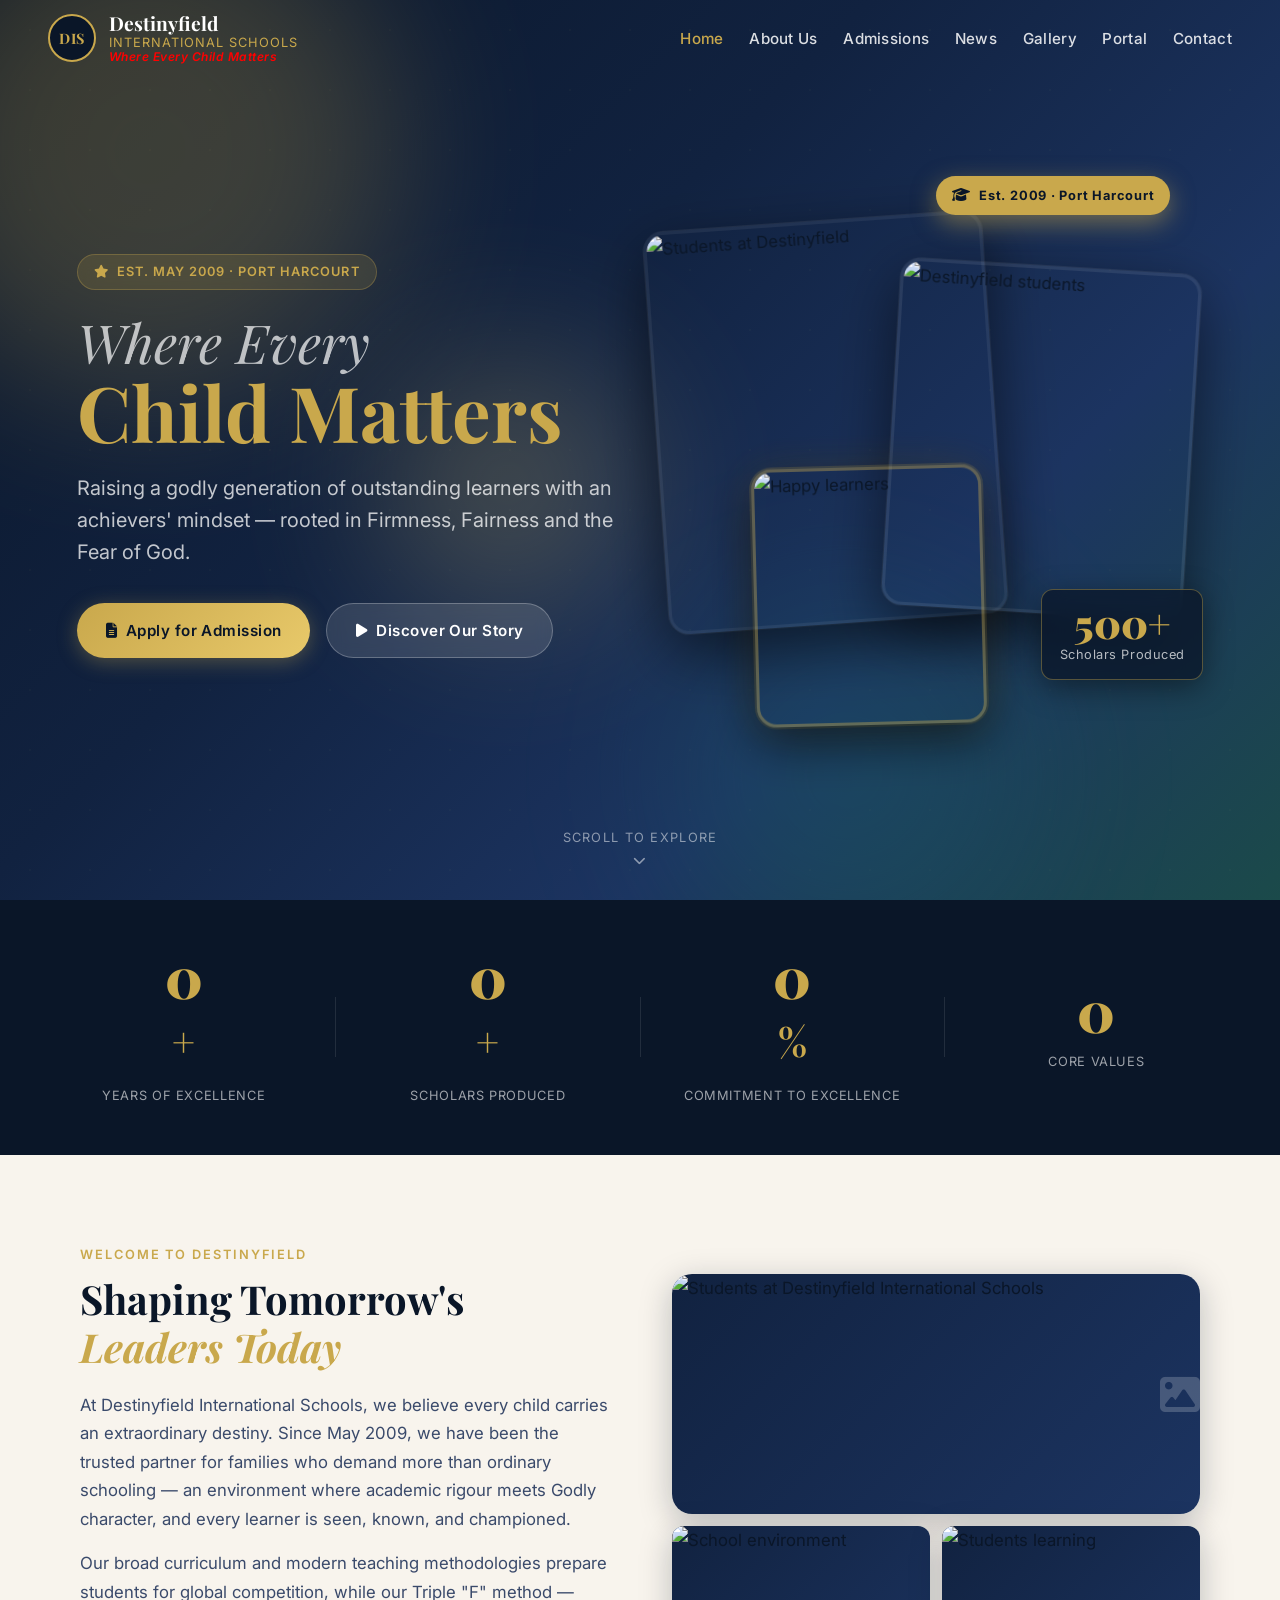
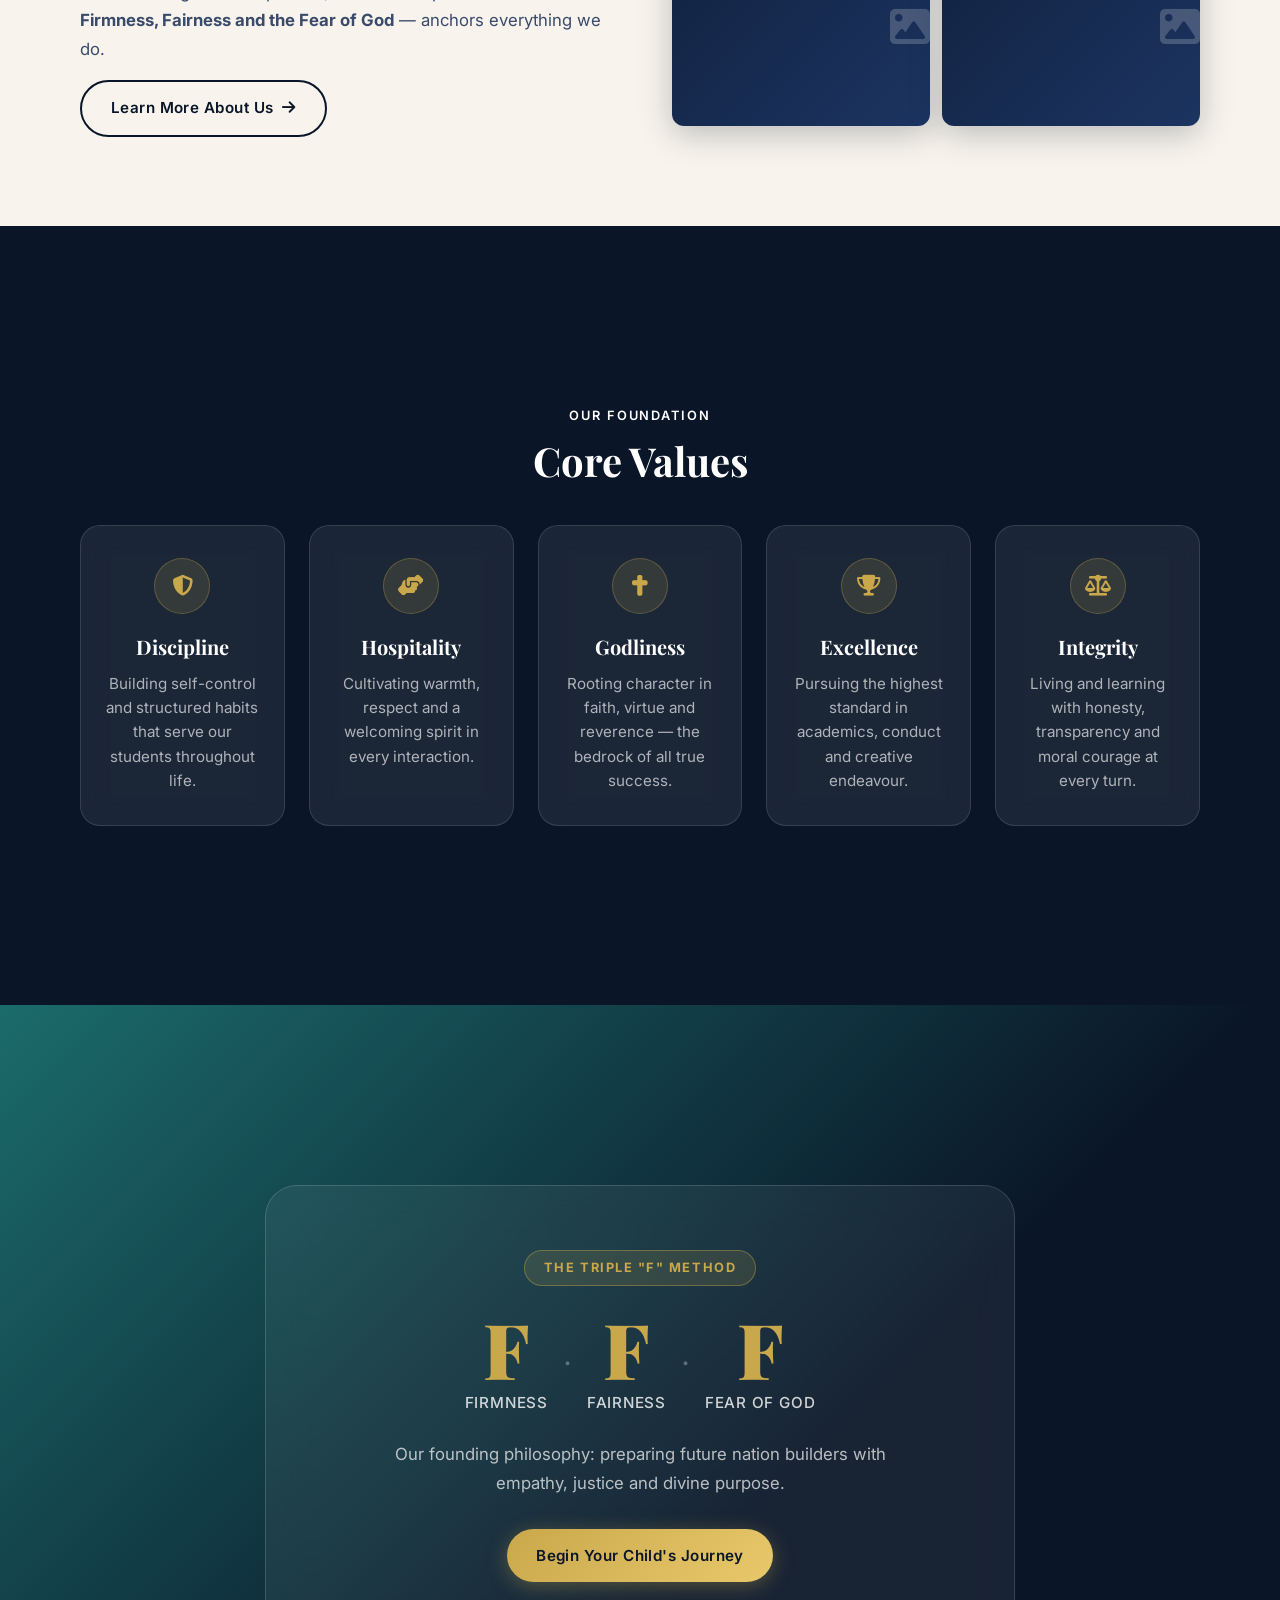
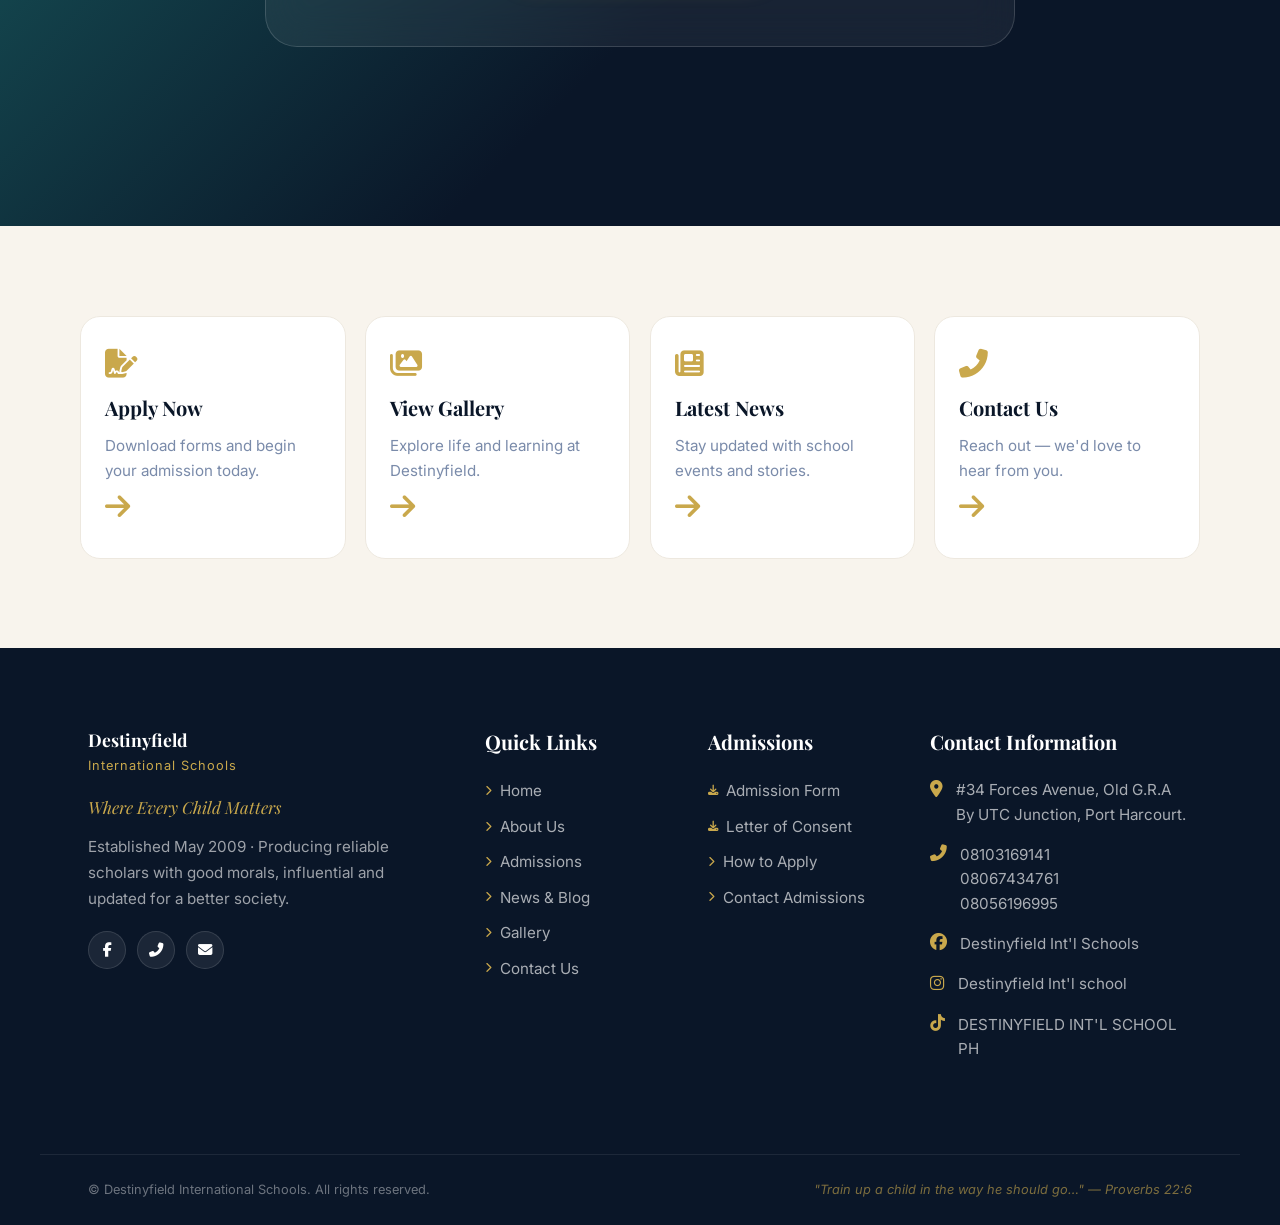
==== index.html @ f72771d4 "Initial commit: Complete Destinyfield website with CMS Admin Panel" ====
<!DOCTYPE html>
<html lang="en">
<head>
  <meta charset="UTF-8" />
  <meta name="viewport" content="width=device-width, initial-scale=1.0" />
  <title>Destinyfield International Schools</title>
  <meta name="description" content="Destinyfield International Schools – Where Every Child Matters. Quality education in Port Harcourt, Rivers State." />
  <link rel="icon" type="image/jpeg" href="img/logo.jpeg" />
  <link rel="apple-touch-icon" href="img/logo.jpeg" />
  <link rel="stylesheet" href="css/style.css" />
  <link rel="preconnect" href="https://fonts.googleapis.com" />
  <link rel="preconnect" href="https://fonts.gstatic.com" crossorigin />
  <link href="https://fonts.googleapis.com/css2?family=Playfair+Display:ital,wght@0,400;0,600;0,700;0,900;1,400;1,600&family=Inter:wght@300;400;500;600;700&display=swap" rel="stylesheet" />
  <link rel="stylesheet" href="https://cdnjs.cloudflare.com/ajax/libs/font-awesome/6.5.0/css/all.min.css" />
</head>
<body>

  <!-- ═══════════════════════════════════════════
       NAVIGATION
  ═══════════════════════════════════════════ -->
  <header id="site-header">
    <nav class="navbar" role="navigation" aria-label="Main Navigation">
      <a href="#home" class="nav-brand" data-page="home">
        <div class="logo-ring">
          <img src="img/logo.jpeg" alt="Destinyfield International Schools Logo" class="logo-img" onerror="this.style.display='none';this.nextElementSibling.style.display='flex'" />
          <div class="logo-fallback">DIS</div>
        </div>
        <div class="brand-text">
          <span class="brand-name">Destinyfield</span>
          <span class="brand-sub">International Schools</span>
          <span class="nav-tagline">Where Every Child Matters</span>
        </div>
      </a>

      <button class="hamburger" id="hamburger" aria-label="Toggle menu" aria-expanded="false">
        <span></span><span></span><span></span>
      </button>

      <ul id="nav-links" class="nav-links" role="menu">
          <li><a href="#home" class="nav-link active" data-page="home" role="menuitem">Home</a></li>
          <li><a href="#about" class="nav-link" data-page="about" role="menuitem">About Us</a></li>
          <li><a href="#admissions" class="nav-link" data-page="admissions" role="menuitem">Admissions</a></li>
          <li><a href="#news" class="nav-link" data-page="news" role="menuitem">News</a></li>
          <li><a href="#gallery" class="nav-link" data-page="gallery" role="menuitem">Gallery</a></li>
          
          <li><a href="#portal" class="nav-link" data-page="portal" role="menuitem">Portal</a></li>
          
          <li><a href="#contact" class="nav-link" data-page="contact" role="menuitem">Contact</a></li>
        </ul>
    </nav>
  </header>

  <!-- ═══════════════════════════════════════════
       PAGE: HOME
  ═══════════════════════════════════════════ -->
  <main>
    <section id="home" class="page active">

      <!-- HERO -->
      <div class="hero">
        <div class="hero-bg">
          <div class="hero-overlay"></div>
          <div class="hero-orbs">
            <div class="orb orb-1"></div>
            <div class="orb orb-2"></div>
            <div class="orb orb-3"></div>
          </div>
        </div>
        <div class="hero-content">
          <div class="hero-badge">
            <i class="fas fa-star"></i>
            <span>Est. May 2009 · Port Harcourt</span>
          </div>
          <h1 class="hero-title">
            <em>Where Every</em>
            <strong>Child Matters</strong>
          </h1>
          <p class="hero-tagline">
            Raising a godly generation of outstanding learners with an achievers' mindset — rooted in Firmness, Fairness and the Fear of God.
          </p>
          <div class="hero-cta">
            <a href="#admissions" class="btn btn-gold" data-page="admissions">
              <i class="fas fa-file-alt"></i> Apply for Admission
            </a>
            <a href="#about" class="btn btn-ghost" data-page="about">
              <i class="fas fa-play"></i> Discover Our Story
            </a>
          </div>
        </div>
        <!-- HERO PHOTO COLLAGE -->
        <div class="hero-photos">
          <div class="hero-photo-stack">
            <div class="hp-badge"><i class="fas fa-graduation-cap"></i><span>Est. 2009 · Port Harcourt</span></div>
            <div class="hp-card hp-card-1"><img src="img/ap/DSC_7333.jpg" alt="Students at Destinyfield" /><div class="hp-card-label">Academic Excellence</div></div>
            <div class="hp-card hp-card-2"><img src="img/ap/DSC_7401.jpg" alt="Destinyfield students" /><div class="hp-card-label">Vibrant School Life</div></div>
            <div class="hp-card hp-card-3"><img src="img/ap/DSC_7379.jpg" alt="Happy learners" /><div class="hp-card-label">Every Child Matters</div></div>
            <div class="hp-stat"><span class="hp-stat-num">500+</span><span class="hp-stat-text">Scholars Produced</span></div>
          </div>
        </div>
        <div class="hero-scroll-hint">
          <span>Scroll to explore</span>
          <i class="fas fa-chevron-down"></i>
        </div>
      </div>

      <!-- STATS RIBBON -->
      <div class="stats-ribbon">
        <div class="stat-item">
          <span class="stat-num" data-count="15">0</span><span class="stat-suffix">+</span>
          <span class="stat-label">Years of Excellence</span>
        </div>
        <div class="stat-divider"></div>
        <div class="stat-item">
          <span class="stat-num" data-count="500">0</span><span class="stat-suffix">+</span>
          <span class="stat-label">Scholars Produced</span>
        </div>
        <div class="stat-divider"></div>
        <div class="stat-item">
          <span class="stat-num" data-count="100">0</span><span class="stat-suffix">%</span>
          <span class="stat-label">Commitment to Excellence</span>
        </div>
        <div class="stat-divider"></div>
        <div class="stat-item">
          <span class="stat-num" data-count="5">0</span><span class="stat-suffix"></span>
          <span class="stat-label">Core Values</span>
        </div>
      </div>

      <!-- WELCOME SECTION -->
      <div class="section-container">
        <div class="welcome-grid">
          <div class="welcome-text">
            <p class="eyebrow">Welcome to Destinyfield</p>
            <h2 class="section-title">Shaping Tomorrow's <br><em>Leaders Today</em></h2>
            <p class="body-text">
              At Destinyfield International Schools, we believe every child carries an extraordinary destiny. Since May 2009, we have been the trusted partner for families who demand more than ordinary schooling — an environment where academic rigour meets Godly character, and every learner is seen, known, and championed.
            </p>
            <p class="body-text">
              Our broad curriculum and modern teaching methodologies prepare students for global competition, while our Triple "F" method — <strong>Firmness, Fairness and the Fear of God</strong> — anchors everything we do.
            </p>
            <a href="#about" class="btn btn-outline" data-page="about">Learn More About Us <i class="fas fa-arrow-right"></i></a>
          </div>
          <div class="welcome-images">
            <div class="img-card main-img">
              <img src="img/pic 6.jpeg" alt="Students at Destinyfield International Schools" loading="lazy" onerror="this.parentElement.classList.add('img-placeholder')" />
            </div>
            <div class="img-card accent-img-1">
              <img src="img/he/IMG_1645.webp" alt="School environment" loading="lazy" onerror="this.parentElement.classList.add('img-placeholder')" />
            </div>
            <div class="img-card accent-img-2">
              <img src="img/ap/DSC_7374-Edit.jpg" alt="Students learning" loading="lazy" onerror="this.parentElement.classList.add('img-placeholder')" />
            </div>
          </div>
        </div>
      </div>

      <!-- CORE VALUES -->
      <div class="values-section">
        <div class="section-container">
          <p class="eyebrow center">Our Foundation</p>
          <h2 class="section-title center">Core Values</h2>
          <div class="values-grid">
            <div class="value-card" style="--delay:0s">
              <div class="value-icon"><i class="fas fa-shield-alt"></i></div>
              <h3>Discipline</h3>
              <p>Building self-control and structured habits that serve our students throughout life.</p>
            </div>
            <div class="value-card" style="--delay:0.1s">
              <div class="value-icon"><i class="fas fa-hands-helping"></i></div>
              <h3>Hospitality</h3>
              <p>Cultivating warmth, respect and a welcoming spirit in every interaction.</p>
            </div>
            <div class="value-card" style="--delay:0.2s">
              <div class="value-icon"><i class="fas fa-cross"></i></div>
              <h3>Godliness</h3>
              <p>Rooting character in faith, virtue and reverence — the bedrock of all true success.</p>
            </div>
            <div class="value-card" style="--delay:0.3s">
              <div class="value-icon"><i class="fas fa-trophy"></i></div>
              <h3>Excellence</h3>
              <p>Pursuing the highest standard in academics, conduct and creative endeavour.</p>
            </div>
            <div class="value-card" style="--delay:0.4s">
              <div class="value-icon"><i class="fas fa-balance-scale"></i></div>
              <h3>Integrity</h3>
              <p>Living and learning with honesty, transparency and moral courage at every turn.</p>
            </div>
          </div>
        </div>
      </div>

      <!-- TRIPLE F BANNER -->
      <div class="triple-f-section">
        <div class="section-container">
          <div class="triple-f-glass">
            <div class="tf-badge">The Triple "F" Method</div>
            <div class="tf-items">
              <div class="tf-item"><span class="tf-letter">F</span><span class="tf-word">Firmness</span></div>
              <div class="tf-dot">·</div>
              <div class="tf-item"><span class="tf-letter">F</span><span class="tf-word">Fairness</span></div>
              <div class="tf-dot">·</div>
              <div class="tf-item"><span class="tf-letter">F</span><span class="tf-word">Fear of God</span></div>
            </div>
            <p class="tf-desc">Our founding philosophy: preparing future nation builders with empathy, justice and divine purpose.</p>
            <a href="#admissions" class="btn btn-gold" data-page="admissions">Begin Your Child's Journey</a>
          </div>
        </div>
      </div>

      <!-- QUICK LINKS -->
      <div class="section-container quick-links-section">
        <div class="quick-grid">
          <a href="#admissions" class="quick-card" data-page="admissions">
            <i class="fas fa-file-signature"></i>
            <h3>Apply Now</h3>
            <p>Download forms and begin your admission today.</p>
            <span class="arrow"><i class="fas fa-arrow-right"></i></span>
          </a>
          <a href="#gallery" class="quick-card" data-page="gallery">
            <i class="fas fa-images"></i>
            <h3>View Gallery</h3>
            <p>Explore life and learning at Destinyfield.</p>
            <span class="arrow"><i class="fas fa-arrow-right"></i></span>
          </a>
          <a href="#news" class="quick-card" data-page="news">
            <i class="fas fa-newspaper"></i>
            <h3>Latest News</h3>
            <p>Stay updated with school events and stories.</p>
            <span class="arrow"><i class="fas fa-arrow-right"></i></span>
          </a>
          <a href="#contact" class="quick-card" data-page="contact">
            <i class="fas fa-phone-alt"></i>
            <h3>Contact Us</h3>
            <p>Reach out — we'd love to hear from you.</p>
            <span class="arrow"><i class="fas fa-arrow-right"></i></span>
          </a>
        </div>
      </div>

    </section>

    <!-- ═══════════════════════════════════════════
         PAGE: ABOUT US
    ═══════════════════════════════════════════ -->
    <section id="about" class="page">
      <div class="page-hero small-hero">
        <div class="page-hero-overlay"></div>
        <div class="page-hero-content">
          <p class="eyebrow light">Who We Are</p>
          <h1>About Us</h1>
          <div class="breadcrumb">
            <a href="#home" data-page="home">Home</a>
            <i class="fas fa-chevron-right"></i>
            <span>About Us</span>
          </div>
        </div>
      </div>

      <!-- VISION & MISSION -->
      <div class="section-container vm-section">
        <div class="vm-grid">
          <div class="vm-card vision">
            <div class="vm-icon"><i class="fas fa-eye"></i></div>
            <h2>Our Vision</h2>
            <p>To help every child fulfill their destiny.</p>
          </div>
          <div class="vm-card mission">
            <div class="vm-icon"><i class="fas fa-bullseye"></i></div>
            <h2>Our Mission</h2>
            <ul>
              <li>Providing and creating a safe and healthy environment for sound education — impacting knowledge, life skills and competencies in readiness for global competition with a broad curriculum and modern teaching methodologies.</li>
              <li>Promoting critical and innovative thinking skills as we prepare learners with our Firmness, Fairness and the Fear of God (the Triple "F" method); with empathy, as future nation builders.</li>
              <li>Raising a godly generation of outstanding learners with an achievers' mindset.</li>
            </ul>
          </div>
        </div>
      </div>

      <!-- DIRECTOR PROFILE -->
      <div class="director-section">
        <div class="section-container">
          <p class="eyebrow center">Leadership</p>
          <h2 class="section-title center">Brief Profile of the Director</h2>
          <div class="director-grid">
            <div class="director-photo-wrap">
              <div class="director-photo-frame">
                <img src="img/ceo.jpeg" alt="Pastor (Dr.) Ene Belema Secondus – Director, Destinyfield International Schools" />
              </div>
              <div class="director-title-card">
                <p class="dir-title">D.I.S</p>
                <h3>Pastor (Dr.) Ene Belema Secondus</h3>
                <p class="dir-sub">Founder & Director</p>
              </div>
            </div>
            <div class="director-bio">
              <p>
                Pastor (Dr.) Ene Belema Secondus is a seasoned minister, counselor, educationist, dietician and a queen mother. She is a practical teacher and preacher of God's word; a devoted and exclusive trainer and motivational speaker whose teachings and counseling had tremendously blessed millions of children, youths, adults and families globally.
              </p>
              <p>
                As an indwelling of the Holy Spirit, having great passion for children, youths and families alongside the less privileged ones, she is a philanthropist, an uncommon mentor and a role model.
              </p>
              <p>
                She is the founder and Senior Pastor of one of the special leading Women Ministries — <em>"The Truevine Women International Outreach"</em>. She is also the founder and coordinator of the programme <em>"Kids without Limits"</em>.
              </p>
              <p>
                As a minister, she was divinely mandated to establish the <strong>Destinyfield International Schools</strong> (where every child matters), which started in May 2009 and had grown over the years, producing reliable scholars with good morals, influential and updated for a better society.
              </p>
              <div class="director-tags">
                <span>Minister</span>
                <span>Counselor</span>
                <span>Educationist</span>
                <span>Dietician</span>
                <span>Philanthropist</span>
                <span>Motivational Speaker</span>
              </div>
            </div>
          </div>
        </div>
      </div>

      <!-- ABOUT PHOTO STRIP -->
      <div class="about-photo-strip">
        <div class="strip-img">
          <img src="img/pic 4.jpeg" alt="School life"  />
        </div>
        <div class="strip-img">
          <img src="img/xs/IMG_2868 copy.webp" alt="Classroom activities"  />
        </div>
        <div class="strip-img">
          <img src="img/in/IMG_3855.webp" alt="Students at Destinyfield"  />
        </div>
        <div class="strip-img">
          <img src="img/cd/IMG_5448 copy.webp" alt="School environment"  />
        </div>
      </div>

      <!-- VALUES FULL -->
      <div class="section-container values-detail-section">
        <p class="eyebrow center">What Guides Us</p>
        <h2 class="section-title center">Our Core Values</h2>
        <div class="values-detail-grid">
          <div class="vd-item">
            <div class="vd-num">01</div>
            <div class="vd-content">
              <h3><i class="fas fa-shield-alt"></i> Discipline</h3>
              <p>We instil self-regulation, punctuality and structured habits that set our students apart in every sphere of life — academic, professional and personal.</p>
            </div>
          </div>
          <div class="vd-item">
            <div class="vd-num">02</div>
            <div class="vd-content">
              <h3><i class="fas fa-hands-helping"></i> Hospitality</h3>
              <p>Our school family is warm, inclusive and welcoming. We teach our students to honour and respect people from all walks of life.</p>
            </div>
          </div>
          <div class="vd-item">
            <div class="vd-num">03</div>
            <div class="vd-content">
              <h3><i class="fas fa-cross"></i> Godliness</h3>
              <p>Character rooted in faith is the foundation of true greatness. We nurture virtue, reverence and a God-consciousness in every learner.</p>
            </div>
          </div>
          <div class="vd-item">
            <div class="vd-num">04</div>
            <div class="vd-content">
              <h3><i class="fas fa-trophy"></i> Excellence</h3>
              <p>We pursue the highest standard — academically, artistically and in character — refusing to accept mediocrity in any dimension of school life.</p>
            </div>
          </div>
          <div class="vd-item">
            <div class="vd-num">05</div>
            <div class="vd-content">
              <h3><i class="fas fa-balance-scale"></i> Integrity</h3>
              <p>Truth, transparency and moral courage are non-negotiable at Destinyfield. We graduate young men and women whose word can be trusted.</p>
            </div>
          </div>
        </div>
      </div>
    </section>

    <!-- ═══════════════════════════════════════════
         PAGE: ADMISSIONS
    ═══════════════════════════════════════════ -->
    <section id="admissions" class="page">
      <div class="page-hero small-hero admissions-hero">
        <div class="page-hero-overlay"></div>
        <div class="page-hero-content">
          <p class="eyebrow light">Join Our Family</p>
          <h1>Admissions</h1>
          <div class="breadcrumb">
            <a href="#home" data-page="home">Home</a>
            <i class="fas fa-chevron-right"></i>
            <span>Admissions</span>
          </div>
        </div>
      </div>

      <!-- ADMISSION INTRO -->
      <div class="section-container">
        <div class="admission-intro">
          <div class="intro-text">
            <p class="eyebrow">How to Apply</p>
            <h2 class="section-title">Begin Your Child's <em>Journey with Us</em></h2>
            <p class="body-text">
              We welcome applications from families who share our passion for excellence, godly character and holistic development. The admission process at Destinyfield International Schools is simple, transparent and designed with your family in mind.
            </p>
            <p class="body-text">
              Follow the steps below to complete your application. For any assistance, our admissions team is always available to guide you.
            </p>
          </div>
          <div class="admission-contact-box">
            <h3><i class="fas fa-headset"></i> Admissions Office</h3>
            <p>Have questions? Contact our admissions team directly:</p>
            <a href="tel:08103169141" class="contact-line"><i class="fas fa-phone"></i> 08103169141</a>
            <a href="tel:08067434761" class="contact-line"><i class="fas fa-phone"></i> 08067434761</a>
            <a href="tel:08056196995" class="contact-line"><i class="fas fa-phone"></i> 08056196995</a>
          </div>
        </div>
      </div>

      <!-- STEPS -->
      <div class="section-container">
        <div class="steps-grid">
          <div class="step-card">
            <div class="step-num">1</div>
            <div class="step-content">
              <h3>Download Application Form</h3>
              <p>Download our official admission form. Fill it out carefully with accurate details about your child.</p>
              <a href="documents/admission-form.pdf" class="btn btn-gold btn-sm" download>
                <i class="fas fa-download"></i> Download Admission Form
              </a>
            </div>
          </div>
          <div class="step-connector"><i class="fas fa-chevron-down"></i></div>
          <div class="step-card">
            <div class="step-num">2</div>
            <div class="step-content">
              <h3>Download Letter of Consent</h3>
              <p>After completing the form, download and review the Letter of Consent. This must be signed by the parent or guardian.</p>
              <a href="documents/letter-of-consent.pdf" class="btn btn-outline btn-sm" download>
                <i class="fas fa-file-signature"></i> Download Letter of Consent
              </a>
            </div>
          </div>
          <div class="step-connector"><i class="fas fa-chevron-down"></i></div>
          <div class="step-card">
            <div class="step-num">3</div>
            <div class="step-content">
              <h3>Submit Documents</h3>
              <p>Submit the completed admission form and signed Letter of Consent at our school office or contact us to arrange submission.</p>
              <a href="#contact" class="btn btn-outline btn-sm" data-page="contact">
                <i class="fas fa-map-marker-alt"></i> Find Our Office
              </a>
            </div>
          </div>
          <div class="step-connector"><i class="fas fa-chevron-down"></i></div>
          <div class="step-card">
            <div class="step-num">4</div>
            <div class="step-content">
              <h3>Assessment & Interview</h3>
              <p>Your child will be invited for a brief assessment and interview to determine class placement and readiness.</p>
            </div>
          </div>
          <div class="step-connector"><i class="fas fa-chevron-down"></i></div>
          <div class="step-card">
            <div class="step-num">5</div>
            <div class="step-content">
              <h3>Enrolment Confirmation</h3>
              <p>Upon successful assessment, you will receive a formal letter of enrolment and guidance on resumption.</p>
            </div>
          </div>
        </div>
      </div>

      <!-- DOCUMENTS DOWNLOAD SECTION -->
      <div class="docs-section">
        <div class="section-container">
          <p class="eyebrow center">Required Documents</p>
          <h2 class="section-title center">Download Your Forms</h2>
          <div class="docs-grid">
            <div class="doc-card">
              <div class="doc-icon"><i class="fas fa-file-alt"></i></div>
              <div class="doc-info">
                <h3>Admission Form</h3>
                <p>Official application form for new students. Complete all sections and submit to the admissions office.</p>
                <div class="doc-meta"><i class="fas fa-file-pdf"></i> PDF Document</div>
              </div>
              <a href="documents/admission-form.pdf" class="btn btn-gold" download>
                <i class="fas fa-download"></i> Download Form
              </a>
            </div>
            <div class="doc-card">
              <div class="doc-icon"><i class="fas fa-file-signature"></i></div>
              <div class="doc-info">
                <h3>Letter of Consent</h3>
                <p>Parental/guardian consent document required alongside the admission form. Must be signed and submitted.</p>
                <div class="doc-meta"><i class="fas fa-file-pdf"></i> PDF Document</div>
              </div>
              <a href="documents/letter-of-consent.pdf" class="btn btn-outline" download>
                <i class="fas fa-download"></i> Download Consent
              </a>
            </div>
          </div>
        </div>
      </div>

      <!-- WHAT TO EXPECT -->
      <div class="section-container expect-section">
        <p class="eyebrow center">Why Choose Us</p>
        <h2 class="section-title center">What Your Child Can Expect</h2>
        <div class="expect-grid">
          <div class="expect-item">
            <i class="fas fa-chalkboard-teacher"></i>
            <h4>Qualified Educators</h4>
            <p>Passionate, trained teachers committed to bringing out the best in every child.</p>
          </div>
          <div class="expect-item">
            <i class="fas fa-book-open"></i>
            <h4>Broad Curriculum</h4>
            <p>A rich, balanced curriculum designed for global competitiveness and local relevance.</p>
          </div>
          <div class="expect-item">
            <i class="fas fa-heart"></i>
            <h4>Safe Environment</h4>
            <p>A healthy, secure space where every child is known, valued and protected.</p>
          </div>
          <div class="expect-item">
            <i class="fas fa-globe"></i>
            <h4>Global Mindset</h4>
            <p>Modern methodologies that prepare students for a competitive, connected world.</p>
          </div>
          <div class="expect-item">
            <i class="fas fa-praying-hands"></i>
            <h4>Spiritual Grounding</h4>
            <p>Faith-based values woven into every aspect of the school experience.</p>
          </div>
          <div class="expect-item">
            <i class="fas fa-users"></i>
            <h4>Community & Family</h4>
            <p>A school that partners with parents to nurture each child's unique potential.</p>
          </div>
        </div>
      </div>
    </section>

    <!-- ═══════════════════════════════════════════
         PAGE: NEWS & BLOG
    ═══════════════════════════════════════════ -->
    <section id="news" class="page">
      <div class="page-hero small-hero news-hero">
        <div class="page-hero-overlay"></div>
        <div class="page-hero-content">
          <p class="eyebrow light">Updates & Stories</p>
          <h1>News & Blog</h1>
          <div class="breadcrumb">
            <a href="#home" data-page="home">Home</a>
            <i class="fas fa-chevron-right"></i>
            <span>News & Blog</span>
          </div>
        </div>
      </div>

      <div class="section-container">
        <div class="news-grid" id="news-grid">

          <!-- POST 1: Admission Announcement -->
          <article class="news-card featured">
            <div class="news-img">
              <img src="img/ap/DSC_7293.jpg" alt="2026/2027 Admission in Progress" loading="lazy" />
              <span class="news-tag">Announcement</span>
            </div>
            <div class="news-body">
              <p class="news-date"><i class="far fa-calendar"></i> 2026</p>
              <h2 class="news-title">2026/2027 Admission Is Now in Progress!</h2>
              <p class="news-excerpt">Destinyfield International Schools — <em>In Pursuit of Virtue &amp; Destiny</em> — warmly invites new families to join our growing school community. Admission is currently open across all sections:</p>
              <div class="news-sections-grid">
                <div class="ns-item"><i class="fas fa-baby"></i><div><strong>Crèche</strong><span>Building a strong start</span></div></div>
                <div class="ns-item"><i class="fas fa-seedling"></i><div><strong>Early Learning</strong><span>Nurturing young minds</span></div></div>
                <div class="ns-item"><i class="fas fa-book"></i><div><strong>Primary</strong><span>Building knowledge, shaping the future</span></div></div>
                <div class="ns-item"><i class="fas fa-graduation-cap"></i><div><strong>High School</strong><span>Preparing for excellence, inspiring greatness</span></div></div>
              </div>
              <div class="news-contact-strip">
                <span><i class="fas fa-phone"></i> 08103169141 &nbsp;|&nbsp; 08067434761 &nbsp;|&nbsp; 08154946173</span>
                <span><i class="fas fa-map-marker-alt"></i> 34 Forces Avenue, Old G.R.A By UTC Junction, Port Harcourt</span>
                <span><i class="fas fa-envelope"></i> destinyfieldintsch@gmail.com</span>
                <span><i class="fas fa-globe"></i> www.destinyfieldintsch.org</span>
              </div>
              <a href="#admissions" class="btn btn-gold btn-sm" data-page="admissions" style="margin-top:1rem;display:inline-flex;">
                <i class="fas fa-file-alt"></i> Apply Now
              </a>
            </div>
          </article>

          <!-- POST 2: Scholarship & Discounts -->
          <article class="news-card scholarship-card">
            <div class="news-img">
              <img src="img/logo.jpeg" alt="Scholarship and Discounts" loading="lazy" onerror="this.parentElement.classList.add('img-placeholder')" />
              <span class="news-tag gold-tag">Scholarship</span>
            </div>
            <div class="news-body">
              <p class="news-date"><i class="far fa-calendar"></i> 2026</p>
              <h2 class="news-title">Scholarships &amp; Discounts Available for New &amp; Returning Students</h2>
              <p class="news-excerpt">At Destinyfield International School, we nurture minds, build characters and inspire all-round excellence in every child. To make quality education more accessible, we offer the following:</p>
              <ul class="news-list">
                <li><i class="fas fa-check-circle"></i> Sibling discount (one child and above)</li>
                <li><i class="fas fa-check-circle"></i> Merit Based Discount</li>
                <li><i class="fas fa-check-circle"></i> Early registration / payment discount</li>
                <li><i class="fas fa-check-circle"></i> Varieties of gifts for enrolled students</li>
              </ul>
              <div class="news-cta-strip">
                <span class="cta-label">Quality Education. Bright Futures.</span>
                <a href="#admissions" class="btn btn-gold btn-sm" data-page="admissions"><i class="fas fa-star"></i> Enrol Today</a>
              </div>
            </div>
          </article>

          <!-- POST 3: Summer Holiday Splash -->
          <article class="news-card summer-card">
            <div class="news-img">
              <img src="img/in/IMG_3859.webp" alt="Summer Holiday Splash 2026" loading="lazy" onerror="this.parentElement.classList.add('img-placeholder')" />
              <span class="news-tag teal-tag">Event</span>
            </div>
            <div class="news-body">
              <p class="news-date"><i class="far fa-calendar"></i> 27th July – 21st August 2026</p>
              <h2 class="news-title">Summer Holiday Splash — Inspire. Build. Transform.</h2>
              <p class="news-excerpt">Join us for an action-packed summer experience designed to keep your child learning, growing and having fun!</p>
              <div class="summer-highlights">
                <span><i class="fas fa-paint-brush"></i> Arts &amp; Craft</span>
                <span><i class="fas fa-swimmer"></i> Swimming</span>
                <span><i class="fas fa-robot"></i> Coding &amp; Robotics</span>
                <span><i class="fas fa-bus"></i> Excursions</span>
                <span><i class="fas fa-book-open"></i> Academic Enrichment</span>
                <span><i class="fas fa-music"></i> Dance</span>
                <span><i class="fas fa-theater-masks"></i> Drama</span>
                <span><i class="fas fa-futbol"></i> Wide Variety of Sports</span>
                <span><i class="fas fa-desktop"></i> Computer Training</span>
              </div>
              <div class="summer-details">
                <div class="sd-item"><i class="far fa-clock"></i><div><strong>Time</strong><span>9AM – 1PM, Mon – Fri</span></div></div>
                <div class="sd-item"><i class="fas fa-tag"></i><div><strong>Registration Fee</strong><span>&#8358;25,000</span></div></div>
                <div class="sd-item"><i class="far fa-calendar-alt"></i><div><strong>Dates</strong><span>27th July – 21st August 2026</span></div></div>
              </div>
              <a href="#contact" class="btn btn-outline btn-sm" data-page="contact" style="margin-top:1rem;display:inline-flex;">
                <i class="fas fa-phone-alt"></i> Contact Us to Register
              </a>
            </div>
          </article>

        </div>
      </div>
    </section>
    <!-- ═══════════════════════════════════════════
         PAGE: GALLERY
    ═══════════════════════════════════════════ -->
    <section id="gallery" class="page">

      <div class="page-hero small-hero gallery-hero">
        <div class="page-hero-overlay"></div>
        <div class="page-hero-content">
          <p class="eyebrow light">Life at Destinyfield</p>
          <h1>Gallery</h1>
          <div class="breadcrumb">
            <a href="#home" data-page="home">Home</a>
            <i class="fas fa-chevron-right"></i>
            <span>Gallery</span>
          </div>
        </div>
      </div>

      <div class="gallery-page-body">

        <!-- CATEGORY TABS -->
        <div class="gal-tabs-wrap">
          <button class="tab-scroll-btn" id="tab-scroll-left" aria-label="Scroll left"><i class="fas fa-chevron-left"></i></button>
         <div class="gal-tabs" id="gal-tabs" role="tablist">
            <button class="gal-tab active" data-cat="all" role="tab">All Photos</button>
            <button class="gal-tab" data-cat="environment" role="tab">School Environment</button>
            <button class="gal-tab" data-cat="advert" role="tab">Advert Shows</button>
            <button class="gal-tab" data-cat="colour" role="tab">Colour Day</button>
            <button class="gal-tab" data-cat="grandparents" role="tab">Grandparents</button>
            <button class="gal-tab" data-cat="classroom" role="tab">Classroom</button>
            <button class="gal-tab" data-cat="sports" role="tab">Inter-House Sports</button>
            <button class="gal-tab" data-cat="homeec" role="tab">Home Economics</button>
            <button class="gal-tab" data-cat="xmas" role="tab">X-Mas Show</button>
          </div>
          <div class="gal-tab-ink" id="gal-tab-ink"></div>
          <button class="tab-scroll-btn" id="tab-scroll-right" aria-label="Scroll right"><i class="fas fa-chevron-right"></i></button>
        </div>

        <!-- GALLERY COUNT -->
        <div class="gal-count-bar">
          <span id="gal-count-label">Showing <strong id="gal-count">23</strong> photos</span>
          <div class="gal-view-toggle">
            <button class="gv-btn active" id="gv-grid" aria-label="Grid view"><i class="fas fa-th"></i></button>
            <button class="gv-btn" id="gv-masonry" aria-label="Masonry view"><i class="fas fa-columns"></i></button>
          </div>
        </div>

        <!-- GRID -->
        <div class="gal-grid" id="gal-grid">

          <!-- ADVERT SHOWS -->
          <div class="gal-item" data-cat="advert" data-label="Advert Show">
            <img src="img/ap/DSC_7293.jpg" alt="Advert Show" loading="lazy" />
            <div class="gal-overlay">
              <button class="gal-expand"><i class="fas fa-expand-alt"></i></button>
              <p>Advert Show</p>
            </div>
          </div>
          <div class="gal-item gal-wide" data-cat="advert" data-label="Advert Show">
            <img src="img/ap/DSC_7293-2.jpg" alt="Advert Show" loading="lazy" />
            <div class="gal-overlay">
              <button class="gal-expand"><i class="fas fa-expand-alt"></i></button>
              <p>Advert Show</p>
            </div>
          </div>
           <div class="gal-item gal-wide" data-cat="advert" data-label="Advert Show">
            <img src="img/ap/DSC_7303.jpg" alt="Advert Show" loading="lazy" />
            <div class="gal-overlay">
              <button class="gal-expand"><i class="fas fa-expand-alt"></i></button>
              <p>Advert Show</p>
            </div>
          </div>
            <div class="gal-item gal-wide" data-cat="advert" data-label="Advert Show">
            <img src="img/ap/DSC_7310.jpg" alt="Advert Show" loading="lazy" />
            <div class="gal-overlay">
              <button class="gal-expand"><i class="fas fa-expand-alt"></i></button>
              <p>Advert Show</p>
            </div>
          </div>
           <div class="gal-item gal-wide" data-cat="advert" data-label="Advert Show">
            <img src="img/ap/DSC_7331.jpg" alt="Advert Show" loading="lazy" />
            <div class="gal-overlay">
              <button class="gal-expand"><i class="fas fa-expand-alt"></i></button>
              <p>Advert Show</p>
            </div>
          </div>
           <div class="gal-item gal-wide" data-cat="advert" data-label="Advert Show">
            <img src="img/ap/DSC_7332.jpg" alt="Advert Show" loading="lazy" />
            <div class="gal-overlay">
              <button class="gal-expand"><i class="fas fa-expand-alt"></i></button>
              <p>Advert Show</p>
            </div>
          </div>
           <div class="gal-item gal-wide" data-cat="advert" data-label="Advert Show">
            <img src="img/ap/DSC_7333.jpg" alt="Advert Show" loading="lazy" />
            <div class="gal-overlay">
              <button class="gal-expand"><i class="fas fa-expand-alt"></i></button>
              <p>Advert Show</p>
            </div>
          </div>
           <div class="gal-item gal-wide" data-cat="advert" data-label="Advert Show">
            <img src="img/ap/DSC_7334.jpg" alt="Advert Show" loading="lazy" />
            <div class="gal-overlay">
              <button class="gal-expand"><i class="fas fa-expand-alt"></i></button>
              <p>Advert Show</p>
            </div>
          </div>
           <div class="gal-item gal-wide" data-cat="advert" data-label="Advert Show">
            <img src="img/ap/DSC_7344.jpg" alt="Advert Show" loading="lazy" />
            <div class="gal-overlay">
              <button class="gal-expand"><i class="fas fa-expand-alt"></i></button>
              <p>Advert Show</p>
            </div>
          </div>
           <div class="gal-item gal-wide" data-cat="advert" data-label="Advert Show">
            <img src="img/ap/DSC_7345.jpg" alt="Advert Show" loading="lazy" />
            <div class="gal-overlay">
              <button class="gal-expand"><i class="fas fa-expand-alt"></i></button>
              <p>Advert Show</p>
            </div>
          </div>
           <div class="gal-item gal-wide" data-cat="advert" data-label="Advert Show">
            <img src="img/ap/DSC_7346.jpg" alt="Advert Show" loading="lazy" />
            <div class="gal-overlay">
              <button class="gal-expand"><i class="fas fa-expand-alt"></i></button>
              <p>Advert Show</p>
            </div>
          </div>
           <div class="gal-item gal-wide" data-cat="advert" data-label="Advert Show">
            <img src="img/ap/DSC_7346.jpg" alt="Advert Show" loading="lazy" />
            <div class="gal-overlay">
              <button class="gal-expand"><i class="fas fa-expand-alt"></i></button>
              <p>Advert Show</p>
            </div>
          </div>
           <div class="gal-item gal-wide" data-cat="advert" data-label="Advert Show">
            <img src="img/ap/DSC_7380.jpg" alt="Advert Show" loading="lazy" />
            <div class="gal-overlay">
              <button class="gal-expand"><i class="fas fa-expand-alt"></i></button>
              <p>Advert Show</p>
            </div>
          </div>
           <div class="gal-item gal-wide" data-cat="advert" data-label="Advert Show">
            <img src="img/ap/DSC_7381.jpg" alt="Advert Show" loading="lazy" />
            <div class="gal-overlay">
              <button class="gal-expand"><i class="fas fa-expand-alt"></i></button>
              <p>Advert Show</p>
            </div>
          </div>

          <!-- COLOUR DAY -->
          <div class="gal-item gal-tall" data-cat="colour" data-label="Colour Day '16">
            <img src="img/cd/IMG_5429 copy.webp" alt="Colour Day" loading="lazy" />
            <div class="gal-overlay">
              <button class="gal-expand"><i class="fas fa-expand-alt"></i></button>
              <p>Colour Day '16</p>
            </div>
          </div>
          <div class="gal-item" data-cat="colour" data-label="Colour Day '16">
            <img src="img/cd/IMG_5448 copy.webp" alt="Colour Day" loading="lazy" />
            <div class="gal-overlay">
              <button class="gal-expand"><i class="fas fa-expand-alt"></i></button>
              <p>Colour Day '16</p>
            </div>
          </div>
          <div class="gal-item" data-cat="colour" data-label="Colour Day '16">
            <img src="img/cd/IMG_5451 copy.webp" alt="Colour Day" loading="lazy" />
            <div class="gal-overlay">
              <button class="gal-expand"><i class="fas fa-expand-alt"></i></button>
              <p>Colour Day '16</p>
            </div>
          </div>
          <div class="gal-item" data-cat="colour" data-label="Colour Day '16">
            <img src="img/cd/IMG_5460 copy.webp" alt="Colour Day" loading="lazy" />
            <div class="gal-overlay">
              <button class="gal-expand"><i class="fas fa-expand-alt"></i></button>
              <p>Colour Day '16</p>
            </div>
          </div>
          <div class="gal-item" data-cat="colour" data-label="Colour Day '16">
            <img src="img/cd/IMG_5464 copy.webp" alt="Colour Day" loading="lazy" />
            <div class="gal-overlay">
              <button class="gal-expand"><i class="fas fa-expand-alt"></i></button>
              <p>Colour Day '16</p>
            </div>
          </div>

          <!-- GRANDPARENTS DAY -->
          <div class="gal-item" data-cat="grandparents" data-label="Grandparents Day">
            <img src="img/gp/IMG_2139.JPG" alt="Grandparents Day" loading="lazy" />
            <div class="gal-overlay">
              <button class="gal-expand"><i class="fas fa-expand-alt"></i></button>
              <p>Grandparents Day</p>
            </div>
          </div>
          <div class="gal-item gal-tall" data-cat="grandparents" data-label="Grandparents Day">
            <img src="img/gp/IMG_2132.JPG" alt="Grandparents Day" loading="lazy" />
            <div class="gal-overlay">
              <button class="gal-expand"><i class="fas fa-expand-alt"></i></button>
              <p>Grandparents Day</p>
            </div>
          </div>
          <div class="gal-item" data-cat="grandparents" data-label="Grandparents Day">
            <img src="img/gp/IMG_2190.JPG" alt="Grandparents Day" loading="lazy" />
            <div class="gal-overlay">
              <button class="gal-expand"><i class="fas fa-expand-alt"></i></button>
              <p>Grandparents Day</p>
            </div>
          </div>

          <!-- CLASSROOM -->
          <div class="gal-item gal-wide" data-cat="classroom" data-label="Classroom">
            <img src="img/pic 11.jpeg" alt="Classroom" loading="lazy" />
            <div class="gal-overlay">
              <button class="gal-expand"><i class="fas fa-expand-alt"></i></button>
              <p>Classroom</p>
            </div>
          </div>
          <div class="gal-item" data-cat="classroom" data-label="Classroom">
            <img src="img/pic 13.jpeg" alt="Classroom" loading="lazy" />
            <div class="gal-overlay">
              <button class="gal-expand"><i class="fas fa-expand-alt"></i></button>
              <p>Classroom</p>
            </div>
          </div>
          <div class="gal-item" data-cat="classroom" data-label="Classroom">
            <img src="img/pic 14.jpeg" alt="Classroom" loading="lazy" />
            <div class="gal-overlay">
              <button class="gal-expand"><i class="fas fa-expand-alt"></i></button>
              <p>Classroom</p>
            </div>
          </div>
          <div class="gal-item" data-cat="classroom" data-label="Classroom">
            <img src="img/pic 15.jpeg" alt="Classroom" loading="lazy" />
            <div class="gal-overlay">
              <button class="gal-expand"><i class="fas fa-expand-alt"></i></button>
              <p>Classroom</p>
            </div>
          </div>
            <div class="gal-item" data-cat="classroom" data-label="Classroom">
            <img src="img/pic 16.jpeg" alt="Classroom" loading="lazy" />
            <div class="gal-overlay">
              <button class="gal-expand"><i class="fas fa-expand-alt"></i></button>
              <p>Classroom</p>
            </div>
          </div>
            <div class="gal-item" data-cat="classroom" data-label="Classroom">
            <img src="img/pic 17.jpeg" alt="Classroom" loading="lazy" />
            <div class="gal-overlay">
              <button class="gal-expand"><i class="fas fa-expand-alt"></i></button>
              <p>Classroom</p>
            </div>
          </div>

          <!-- INTER-HOUSE SPORTS -->
          <div class="gal-item gal-tall" data-cat="sports" data-label="Inter-House Sports">
            <img src="img/in/IMG_8008.webp" alt="Inter-House Sports" loading="lazy" />
            <div class="gal-overlay">
              <button class="gal-expand"><i class="fas fa-expand-alt"></i></button>
              <p>Inter-House Sports</p>
            </div>
          </div>
        <div class="gal-item" data-cat="sports" data-label="Inter-House Sports">
  <img src="img/in/IMG_3585.webp" alt="Inter-House Sports" loading="lazy" />
  <div class="gal-overlay">
    <button class="gal-expand"><i class="fas fa-expand-alt"></i></button>
    <p>Inter-House Sports</p>
  </div>
</div>

<div class="gal-item" data-cat="sports" data-label="Inter-House Sports">
  <img src="img/in/IMG_3603.webp" alt="Inter-House Sports" loading="lazy" />
  <div class="gal-overlay">
    <button class="gal-expand"><i class="fas fa-expand-alt"></i></button>
    <p>Inter-House Sports</p>
  </div>
</div>

<div class="gal-item" data-cat="sports" data-label="Inter-House Sports">
  <img src="img/in/IMG_3605.webp" alt="Inter-House Sports" loading="lazy" />
  <div class="gal-overlay">
    <button class="gal-expand"><i class="fas fa-expand-alt"></i></button>
    <p>Inter-House Sports</p>
  </div>
</div>

<div class="gal-item" data-cat="sports" data-label="Inter-House Sports">
  <img src="img/in/IMG_3607.webp" alt="Inter-House Sports" loading="lazy" />
  <div class="gal-overlay">
    <button class="gal-expand"><i class="fas fa-expand-alt"></i></button>
    <p>Inter-House Sports</p>
  </div>
</div>

<div class="gal-item" data-cat="sports" data-label="Inter-House Sports">
  <img src="img/in/IMG_3611.webp" alt="Inter-House Sports" loading="lazy" />
  <div class="gal-overlay">
    <button class="gal-expand"><i class="fas fa-expand-alt"></i></button>
    <p>Inter-House Sports</p>
  </div>
</div>

<div class="gal-item" data-cat="sports" data-label="Inter-House Sports">
  <img src="img/in/IMG_3616.webp" alt="Inter-House Sports" loading="lazy" />
  <div class="gal-overlay">
    <button class="gal-expand"><i class="fas fa-expand-alt"></i></button>
    <p>Inter-House Sports</p>
  </div>
</div>

<div class="gal-item" data-cat="sports" data-label="Inter-House Sports">
  <img src="img/in/IMG_3648.webp" alt="Inter-House Sports" loading="lazy" />
  <div class="gal-overlay">
    <button class="gal-expand"><i class="fas fa-expand-alt"></i></button>
    <p>Inter-House Sports</p>
  </div>
</div>

<div class="gal-item" data-cat="sports" data-label="Inter-House Sports">
  <img src="img/in/IMG_3775.webp" alt="Inter-House Sports" loading="lazy" />
  <div class="gal-overlay">
    <button class="gal-expand"><i class="fas fa-expand-alt"></i></button>
    <p>Inter-House Sports</p>
  </div>
</div>

<div class="gal-item" data-cat="sports" data-label="Inter-House Sports">
  <img src="img/in/IMG_3777.webp" alt="Inter-House Sports" loading="lazy" />
  <div class="gal-overlay">
    <button class="gal-expand"><i class="fas fa-expand-alt"></i></button>
    <p>Inter-House Sports</p>
  </div>
</div>

<div class="gal-item" data-cat="sports" data-label="Inter-House Sports">
  <img src="img/in/IMG_3804.webp" alt="Inter-House Sports" loading="lazy" />
  <div class="gal-overlay">
    <button class="gal-expand"><i class="fas fa-expand-alt"></i></button>
    <p>Inter-House Sports</p>
  </div>
</div>

<div class="gal-item" data-cat="sports" data-label="Inter-House Sports">
  <img src="img/in/IMG_3833.webp" alt="Inter-House Sports" loading="lazy" />
  <div class="gal-overlay">
    <button class="gal-expand"><i class="fas fa-expand-alt"></i></button>
    <p>Inter-House Sports</p>
  </div>
</div>

<div class="gal-item" data-cat="sports" data-label="Inter-House Sports">
  <img src="img/in/IMG_3843.webp" alt="Inter-House Sports" loading="lazy" />
  <div class="gal-overlay">
    <button class="gal-expand"><i class="fas fa-expand-alt"></i></button>
    <p>Inter-House Sports</p>
  </div>
</div>

<div class="gal-item" data-cat="sports" data-label="Inter-House Sports">
  <img src="img/in/IMG_3855.webp" alt="Inter-House Sports" loading="lazy" />
  <div class="gal-overlay">
    <button class="gal-expand"><i class="fas fa-expand-alt"></i></button>
    <p>Inter-House Sports</p>
  </div>
</div>

<div class="gal-item" data-cat="sports" data-label="Inter-House Sports">
  <img src="img/in/IMG_3859.webp" alt="Inter-House Sports" loading="lazy" />
  <div class="gal-overlay">
    <button class="gal-expand"><i class="fas fa-expand-alt"></i></button>
    <p>Inter-House Sports</p>
  </div>
</div>

<div class="gal-item" data-cat="sports" data-label="Inter-House Sports">
  <img src="img/in/IMG_3861.webp" alt="Inter-House Sports" loading="lazy" />
  <div class="gal-overlay">
    <button class="gal-expand"><i class="fas fa-expand-alt"></i></button>
    <p>Inter-House Sports</p>
  </div>
</div>

<div class="gal-item" data-cat="sports" data-label="Inter-House Sports">
  <img src="img/in/IMG_7960.webp" alt="Inter-House Sports" loading="lazy" />
  <div class="gal-overlay">
    <button class="gal-expand"><i class="fas fa-expand-alt"></i></button>
    <p>Inter-House Sports</p>
  </div>
</div>

<div class="gal-item" data-cat="sports" data-label="Inter-House Sports">
  <img src="img/in/IMG_7963.webp" alt="Inter-House Sports" loading="lazy" />
  <div class="gal-overlay">
    <button class="gal-expand"><i class="fas fa-expand-alt"></i></button>
    <p>Inter-House Sports</p>
  </div>
</div>

<div class="gal-item" data-cat="sports" data-label="Inter-House Sports">
  <img src="img/in/IMG_7964.webp" alt="Inter-House Sports" loading="lazy" />
  <div class="gal-overlay">
    <button class="gal-expand"><i class="fas fa-expand-alt"></i></button>
    <p>Inter-House Sports</p>
  </div>
</div>

<div class="gal-item" data-cat="sports" data-label="Inter-House Sports">
  <img src="img/in/IMG_7965.webp" alt="Inter-House Sports" loading="lazy" />
  <div class="gal-overlay">
    <button class="gal-expand"><i class="fas fa-expand-alt"></i></button>
    <p>Inter-House Sports</p>
  </div>
</div>

<div class="gal-item" data-cat="sports" data-label="Inter-House Sports">
  <img src="img/in/IMG_7966.webp" alt="Inter-House Sports" loading="lazy" />
  <div class="gal-overlay">
    <button class="gal-expand"><i class="fas fa-expand-alt"></i></button>
    <p>Inter-House Sports</p>
  </div>
</div>

<div class="gal-item" data-cat="sports" data-label="Inter-House Sports">
  <img src="img/in/IMG_7967.webp" alt="Inter-House Sports" loading="lazy" />
  <div class="gal-overlay">
    <button class="gal-expand"><i class="fas fa-expand-alt"></i></button>
    <p>Inter-House Sports</p>
  </div>
</div>

<div class="gal-item" data-cat="sports" data-label="Inter-House Sports">
  <img src="img/in/IMG_7968.webp" alt="Inter-House Sports" loading="lazy" />
  <div class="gal-overlay">
    <button class="gal-expand"><i class="fas fa-expand-alt"></i></button>
    <p>Inter-House Sports</p>
  </div>
</div>

<div class="gal-item" data-cat="sports" data-label="Inter-House Sports">
  <img src="img/in/IMG_7969.webp" alt="Inter-House Sports" loading="lazy" />
  <div class="gal-overlay">
    <button class="gal-expand"><i class="fas fa-expand-alt"></i></button>
    <p>Inter-House Sports</p>
  </div>
</div>

<div class="gal-item" data-cat="sports" data-label="Inter-House Sports">
  <img src="img/in/IMG_7970.webp" alt="Inter-House Sports" loading="lazy" />
  <div class="gal-overlay">
    <button class="gal-expand"><i class="fas fa-expand-alt"></i></button>
    <p>Inter-House Sports</p>
  </div>
</div>

<div class="gal-item" data-cat="sports" data-label="Inter-House Sports">
  <img src="img/in/IMG_7971.webp" alt="Inter-House Sports" loading="lazy" />
  <div class="gal-overlay">
    <button class="gal-expand"><i class="fas fa-expand-alt"></i></button>
    <p>Inter-House Sports</p>
  </div>
</div>

<div class="gal-item" data-cat="sports" data-label="Inter-House Sports">
  <img src="img/in/IMG_7972.webp" alt="Inter-House Sports" loading="lazy" />
  <div class="gal-overlay">
    <button class="gal-expand"><i class="fas fa-expand-alt"></i></button>
    <p>Inter-House Sports</p>
  </div>
</div>

<div class="gal-item" data-cat="sports" data-label="Inter-House Sports">
  <img src="img/in/IMG_7973.webp" alt="Inter-House Sports" loading="lazy" />
  <div class="gal-overlay">
    <button class="gal-expand"><i class="fas fa-expand-alt"></i></button>
    <p>Inter-House Sports</p>
  </div>
</div>

<div class="gal-item" data-cat="sports" data-label="Inter-House Sports">
  <img src="img/in/IMG_7974.webp" alt="Inter-House Sports" loading="lazy" />
  <div class="gal-overlay">
    <button class="gal-expand"><i class="fas fa-expand-alt"></i></button>
    <p>Inter-House Sports</p>
  </div>
</div>

<div class="gal-item" data-cat="sports" data-label="Inter-House Sports">
  <img src="img/in/IMG_7975.webp" alt="Inter-House Sports" loading="lazy" />
  <div class="gal-overlay">
    <button class="gal-expand"><i class="fas fa-expand-alt"></i></button>
    <p>Inter-House Sports</p>
  </div>
</div>

<div class="gal-item" data-cat="sports" data-label="Inter-House Sports">
  <img src="img/in/IMG_7976.webp" alt="Inter-House Sports" loading="lazy" />
  <div class="gal-overlay">
    <button class="gal-expand"><i class="fas fa-expand-alt"></i></button>
    <p>Inter-House Sports</p>
  </div>
</div>

<div class="gal-item" data-cat="sports" data-label="Inter-House Sports">
  <img src="img/in/IMG_7978.webp" alt="Inter-House Sports" loading="lazy" />
  <div class="gal-overlay">
    <button class="gal-expand"><i class="fas fa-expand-alt"></i></button>
    <p>Inter-House Sports</p>
  </div>
</div>

<div class="gal-item" data-cat="sports" data-label="Inter-House Sports">
  <img src="img/in/IMG_7979.webp" alt="Inter-House Sports" loading="lazy" />
  <div class="gal-overlay">
    <button class="gal-expand"><i class="fas fa-expand-alt"></i></button>
    <p>Inter-House Sports</p>
  </div>
</div>

<div class="gal-item" data-cat="sports" data-label="Inter-House Sports">
  <img src="img/in/IMG_7980.webp" alt="Inter-House Sports" loading="lazy" />
  <div class="gal-overlay">
    <button class="gal-expand"><i class="fas fa-expand-alt"></i></button>
    <p>Inter-House Sports</p>
  </div>
</div>

<div class="gal-item" data-cat="sports" data-label="Inter-House Sports">
  <img src="img/in/IMG_7981.webp" alt="Inter-House Sports" loading="lazy" />
  <div class="gal-overlay">
    <button class="gal-expand"><i class="fas fa-expand-alt"></i></button>
    <p>Inter-House Sports</p>
  </div>
</div>

<div class="gal-item" data-cat="sports" data-label="Inter-House Sports">
  <img src="img/in/IMG_7983.webp" alt="Inter-House Sports" loading="lazy" />
  <div class="gal-overlay">
    <button class="gal-expand"><i class="fas fa-expand-alt"></i></button>
    <p>Inter-House Sports</p>
  </div>
</div>

<div class="gal-item" data-cat="sports" data-label="Inter-House Sports">
  <img src="img/in/IMG_7984 copy.webp" alt="Inter-House Sports" loading="lazy" />
  <div class="gal-overlay">
    <button class="gal-expand"><i class="fas fa-expand-alt"></i></button>
    <p>Inter-House Sports</p>
  </div>
</div>

<div class="gal-item" data-cat="sports" data-label="Inter-House Sports">
  <img src="img/in/IMG_7984.webp" alt="Inter-House Sports" loading="lazy" />
  <div class="gal-overlay">
    <button class="gal-expand"><i class="fas fa-expand-alt"></i></button>
    <p>Inter-House Sports</p>
  </div>
</div>

<div class="gal-item" data-cat="sports" data-label="Inter-House Sports">
  <img src="img/in/IMG_7985.webp" alt="Inter-House Sports" loading="lazy" />
  <div class="gal-overlay">
    <button class="gal-expand"><i class="fas fa-expand-alt"></i></button>
    <p>Inter-House Sports</p>
  </div>
</div>

<div class="gal-item" data-cat="sports" data-label="Inter-House Sports">
  <img src="img/in/IMG_7986.webp" alt="Inter-House Sports" loading="lazy" />
  <div class="gal-overlay">
    <button class="gal-expand"><i class="fas fa-expand-alt"></i></button>
    <p>Inter-House Sports</p>
  </div>
</div>

<div class="gal-item" data-cat="sports" data-label="Inter-House Sports">
  <img src="img/in/IMG_7987.webp" alt="Inter-House Sports" loading="lazy" />
  <div class="gal-overlay">
    <button class="gal-expand"><i class="fas fa-expand-alt"></i></button>
    <p>Inter-House Sports</p>
  </div>
</div>

<div class="gal-item" data-cat="sports" data-label="Inter-House Sports">
  <img src="img/in/IMG_7988.webp" alt="Inter-House Sports" loading="lazy" />
  <div class="gal-overlay">
    <button class="gal-expand"><i class="fas fa-expand-alt"></i></button>
    <p>Inter-House Sports</p>
  </div>
</div>

<div class="gal-item" data-cat="sports" data-label="Inter-House Sports">
  <img src="img/in/IMG_7989.webp" alt="Inter-House Sports" loading="lazy" />
  <div class="gal-overlay">
    <button class="gal-expand"><i class="fas fa-expand-alt"></i></button>
    <p>Inter-House Sports</p>
  </div>
</div>

<div class="gal-item" data-cat="sports" data-label="Inter-House Sports">
  <img src="img/in/IMG_7990.webp" alt="Inter-House Sports" loading="lazy" />
  <div class="gal-overlay">
    <button class="gal-expand"><i class="fas fa-expand-alt"></i></button>
    <p>Inter-House Sports</p>
  </div>
</div>

<div class="gal-item" data-cat="sports" data-label="Inter-House Sports">
  <img src="img/in/IMG_7991.webp" alt="Inter-House Sports" loading="lazy" />
  <div class="gal-overlay">
    <button class="gal-expand"><i class="fas fa-expand-alt"></i></button>
    <p>Inter-House Sports</p>
  </div>
</div>

<div class="gal-item" data-cat="sports" data-label="Inter-House Sports">
  <img src="img/in/IMG_7992.webp" alt="Inter-House Sports" loading="lazy" />
  <div class="gal-overlay">
    <button class="gal-expand"><i class="fas fa-expand-alt"></i></button>
    <p>Inter-House Sports</p>
  </div>
</div>

<div class="gal-item" data-cat="sports" data-label="Inter-House Sports">
  <img src="img/in/IMG_7993.webp" alt="Inter-House Sports" loading="lazy" />
  <div class="gal-overlay">
    <button class="gal-expand"><i class="fas fa-expand-alt"></i></button>
    <p>Inter-House Sports</p>
  </div>
</div>

<div class="gal-item" data-cat="sports" data-label="Inter-House Sports">
  <img src="img/in/IMG_7994.webp" alt="Inter-House Sports" loading="lazy" />
  <div class="gal-overlay">
    <button class="gal-expand"><i class="fas fa-expand-alt"></i></button>
    <p>Inter-House Sports</p>
  </div>
</div>

<div class="gal-item" data-cat="sports" data-label="Inter-House Sports">
  <img src="img/in/IMG_7995.webp" alt="Inter-House Sports" loading="lazy" />
  <div class="gal-overlay">
    <button class="gal-expand"><i class="fas fa-expand-alt"></i></button>
    <p>Inter-House Sports</p>
  </div>
</div>

<div class="gal-item" data-cat="sports" data-label="Inter-House Sports">
  <img src="img/in/IMG_7996.webp" alt="Inter-House Sports" loading="lazy" />
  <div class="gal-overlay">
    <button class="gal-expand"><i class="fas fa-expand-alt"></i></button>
    <p>Inter-House Sports</p>
  </div>
</div>

<div class="gal-item" data-cat="sports" data-label="Inter-House Sports">
  <img src="img/in/IMG_7997.webp" alt="Inter-House Sports" loading="lazy" />
  <div class="gal-overlay">
    <button class="gal-expand"><i class="fas fa-expand-alt"></i></button>
    <p>Inter-House Sports</p>
  </div>
</div>

<div class="gal-item" data-cat="sports" data-label="Inter-House Sports">
  <img src="img/in/IMG_7998.webp" alt="Inter-House Sports" loading="lazy" />
  <div class="gal-overlay">
    <button class="gal-expand"><i class="fas fa-expand-alt"></i></button>
    <p>Inter-House Sports</p>
  </div>
</div>

<div class="gal-item" data-cat="sports" data-label="Inter-House Sports">
  <img src="img/in/IMG_7999.webp" alt="Inter-House Sports" loading="lazy" />
  <div class="gal-overlay">
    <button class="gal-expand"><i class="fas fa-expand-alt"></i></button>
    <p>Inter-House Sports</p>
  </div>
</div>

<div class="gal-item" data-cat="sports" data-label="Inter-House Sports">
  <img src="img/in/IMG_8000.webp" alt="Inter-House Sports" loading="lazy" />
  <div class="gal-overlay">
    <button class="gal-expand"><i class="fas fa-expand-alt"></i></button>
    <p>Inter-House Sports</p>
  </div>
</div>

<div class="gal-item" data-cat="sports" data-label="Inter-House Sports">
  <img src="img/in/IMG_8003.webp" alt="Inter-House Sports" loading="lazy" />
  <div class="gal-overlay">
    <button class="gal-expand"><i class="fas fa-expand-alt"></i></button>
    <p>Inter-House Sports</p>
  </div>
</div>

<div class="gal-item" data-cat="sports" data-label="Inter-House Sports">
  <img src="img/in/IMG_8004.webp" alt="Inter-House Sports" loading="lazy" />
  <div class="gal-overlay">
    <button class="gal-expand"><i class="fas fa-expand-alt"></i></button>
    <p>Inter-House Sports</p>
  </div>
</div>

<div class="gal-item" data-cat="sports" data-label="Inter-House Sports">
  <img src="img/in/IMG_8007.webp" alt="Inter-House Sports" loading="lazy" />
  <div class="gal-overlay">
    <button class="gal-expand"><i class="fas fa-expand-alt"></i></button>
    <p>Inter-House Sports</p>
  </div>
</div>



          <!-- HOME ECONOMICS -->
          <div class="gal-item" data-cat="homeec" data-label="Home Economics Day">
            <img src="img/he/IMG_1645.webp" alt="Home Economics" loading="lazy" />
            <div class="gal-overlay">
              <button class="gal-expand"><i class="fas fa-expand-alt"></i></button>
              <p>Home Economics Day</p>
            </div>
          </div>
          <div class="gal-item" data-cat="homeec" data-label="Home Economics Day">
            <img src="img/he/IMG_1616.webp" alt="Home Economics" loading="lazy" />
            <div class="gal-overlay">
              <button class="gal-expand"><i class="fas fa-expand-alt"></i></button>
              <p>Home Economics Day</p>
            </div>
          </div>
          <div class="gal-item gal-tall" data-cat="homeec" data-label="Home Economics Day">
            <img src="img/he/IMG_1626.webp" alt="Home Economics" loading="lazy" />
            <div class="gal-overlay">
              <button class="gal-expand"><i class="fas fa-expand-alt"></i></button>
              <p>Home Economics Day</p>
            </div>
          </div>
            <div class="gal-item gal-tall" data-cat="homeec" data-label="Home Economics Day">
            <img src="img/he/IMG_1627.webp" alt="Home Economics" loading="lazy" />
            <div class="gal-overlay">
              <button class="gal-expand"><i class="fas fa-expand-alt"></i></button>
              <p>Home Economics Day</p>
            </div>
          </div>
            <div class="gal-item gal-tall" data-cat="homeec" data-label="Home Economics Day">
            <img src="img/he/IMG_1628.webp" alt="Home Economics" loading="lazy" />
            <div class="gal-overlay">
              <button class="gal-expand"><i class="fas fa-expand-alt"></i></button>
              <p>Home Economics Day</p>
            </div>
          </div>
            <div class="gal-item gal-tall" data-cat="homeec" data-label="Home Economics Day">
            <img src="img/he/IMG_1629.webp" alt="Home Economics" loading="lazy" />
            <div class="gal-overlay">
              <button class="gal-expand"><i class="fas fa-expand-alt"></i></button>
              <p>Home Economics Day</p>
            </div>
          </div>
            <div class="gal-item gal-tall" data-cat="homeec" data-label="Home Economics Day">
            <img src="img/he/IMG_1630.webp" alt="Home Economics" loading="lazy" />
            <div class="gal-overlay">
              <button class="gal-expand"><i class="fas fa-expand-alt"></i></button>
              <p>Home Economics Day</p>
            </div>
          </div>
            <div class="gal-item gal-tall" data-cat="homeec" data-label="Home Economics Day">
            <img src="img/he/IMG_1645.webp" alt="Home Economics" loading="lazy" />
            <div class="gal-overlay">
              <button class="gal-expand"><i class="fas fa-expand-alt"></i></button>
              <p>Home Economics Day</p>
            </div>
          </div>
            <div class="gal-item gal-tall" data-cat="homeec" data-label="Home Economics Day">
            <img src="img/he/IMG_1647.webp" alt="Home Economics" loading="lazy" />
            <div class="gal-overlay">
              <button class="gal-expand"><i class="fas fa-expand-alt"></i></button>
              <p>Home Economics Day</p>
            </div>
          </div>
            <div class="gal-item gal-tall" data-cat="homeec" data-label="Home Economics Day">
            <img src="img/he/IMG_1648.webp" alt="Home Economics" loading="lazy" />
            <div class="gal-overlay">
              <button class="gal-expand"><i class="fas fa-expand-alt"></i></button>
              <p>Home Economics Day</p>
            </div>
          </div>

           <!-- School ENviromnent -->
          <div class="gal-item gal-wide" data-cat="schenv" data-label="School Enviromnent">
            <img src="img/pic 7.jpeg" alt="School Enviromnent" loading="lazy" />
            <div class="gal-overlay">
              <button class="gal-expand"><i class="fas fa-expand-alt"></i></button>
              <p>School Enviromnent</p>
            </div>
          </div>
          <div class="gal-item" data-cat="schenv" data-label="School Enviromnent">
            <img src="img/pic 8.jpeg" alt="SChool Environment" loading="lazy" />
            <div class="gal-overlay">
              <button class="gal-expand"><i class="fas fa-expand-alt"></i></button>
              <p>School Enviromnent</p>
            </div>
          </div>
                <div class="gal-item" data-cat="schenv" data-label="School Enviromnent">
            <img src="img/pic 19.jpeg" alt="School Environment" loading="lazy" />
            <div class="gal-overlay">
              <button class="gal-expand"><i class="fas fa-expand-alt"></i></button>
              <p>School Enviromnent</p>
            </div>
          </div>
                <div class="gal-item" data-cat="schenv" data-label="School Enviromnent">
            <img src="img/pic 17.jpeg" alt="School Enviroment" loading="lazy" />
            <div class="gal-overlay">
              <button class="gal-expand"><i class="fas fa-expand-alt"></i></button>
              <p>School Enviromnent</p>
            </div>
          </div>
                <div class="gal-item" data-cat="schenv" data-label="School Enviromnent">
            <img src="img/pic 19.jpeg" alt="School Enviroment" loading="lazy" />
            <div class="gal-overlay">
              <button class="gal-expand"><i class="fas fa-expand-alt"></i></button>
              <p>School Enviromnent</p>
            </div>
          </div>
                <div class="gal-item" data-cat="schenv" data-label="School Enviromnent">
            <img src="img/pic 20.jpeg" alt="School Enviromnent" loading="lazy" />
            <div class="gal-overlay">
              <button class="gal-expand"><i class="fas fa-expand-alt"></i></button>
              <p>School Enviromnent</p>
            </div>
          </div>
                <div class="gal-item" data-cat="schenv" data-label="School Enviromnent">
            <img src="img/pic 21.jpeg" alt="School Enviromnent" loading="lazy" />
            <div class="gal-overlay">
              <button class="gal-expand"><i class="fas fa-expand-alt"></i></button>
              <p>School Enviromnent</p>
            </div>
          </div>

            <!-- X_MAS SHOWS -->
          <div class="gal-item gal-wide" data-cat="xmas" data-label="X-mas Show">
            <img src="img/xs/IMG_2868 copy.webp" alt="Xmas Show" loading="lazy" />
            <div class="gal-overlay">
              <button class="gal-expand"><i class="fas fa-expand-alt"></i></button>
              <p>X-mas Show</p>
            </div>
          </div>
          <div class="gal-item" data-cat="xmas" data-label="X-mas Show">
            <img src="img/xs/IMG_2963 copy.webp" alt="Classroom" loading="lazy" />
            <div class="gal-overlay">
              <button class="gal-expand"><i class="fas fa-expand-alt"></i></button>
              <p>X-mas Show</p>
            </div>
          </div>
           <div class="gal-item" data-cat="xmas" data-label="X-mas Show">
            <img src="img/xs/IMG_2915 copy.webp" alt="Classroom" loading="lazy" />
            <div class="gal-overlay">
              <button class="gal-expand"><i class="fas fa-expand-alt"></i></button>
              <p>X-mas Show</p>
            </div>
          </div>


          
       
          



        </div><!-- /gal-grid -->

        <!-- NO RESULTS -->
        <div class="gal-empty" id="gal-empty" style="display:none">
          <i class="fas fa-images"></i>
          <p>No photos in this category yet.</p>
        </div>

      </div><!-- /gallery-page-body -->



    </section>

    <section id="portal" class="page">
      <div class="page-hero small-hero">
        <div class="page-hero-overlay"></div>
        <div class="page-hero-content">
          <p class="eyebrow light">Secure Access</p>
          <h1>School Portal</h1>
          <div class="breadcrumb">
            <a href="#home" data-page="home">Home</a>
            <i class="fas fa-chevron-right"></i>
            <span>Portal</span>
          </div>
        </div>
      </div>

      <div class="section-container">
        <div class="portal-grid">
          
          <div class="portal-card reveal">
            <div class="portal-icon"><i class="fas fa-user-graduate"></i></div>
            <h3>Student & Staff Portal</h3>
            <p>Access termly results, academic assignments and student records.</p>
            <a href="https://dis.nhazi.com" target="_blank" rel="noopener" class="btn btn-gold">
              Login to Portal <i class="fas fa-arrow-right"></i>
            </a>
          </div>


        </div>
      </div>
    </section>

    <!-- ═══════════════════════════════════════════
         PAGE: CONTACT
    ═══════════════════════════════════════════ -->
  <section id="contact" class="page">
      <div class="page-hero small-hero contact-hero">
        <div class="page-hero-overlay"></div>
        <div class="page-hero-content">
          <p class="eyebrow light">We'd Love to Hear from You</p>
          <h1>Contact Us</h1>
          <div class="breadcrumb">
            <a href="#home" data-page="home">Home</a>
            <i class="fas fa-chevron-right"></i>
            <span>Contact</span>
          </div>
        </div>
      </div>

      <div class="section-container contact-section">

        <div class="contact-top-info">
          <p class="eyebrow center">Get in Touch</p>
          <h2 class="section-title center">Visit, Call or <em>Connect</em></h2>
          <p class="body-text center mx-auto">Our doors are always open. Whether you want to learn more about our school, schedule a visit or ask about admissions, we'd love to hear from you.</p>

          <div class="info-cards grid-3-cols">
            <div class="info-card">
              <div class="info-icon"><i class="fas fa-map-marker-alt"></i></div>
              <div>
                <h4>Our Address</h4>
                <p>#34 Forces Avenue, Old G.R.A By UTC Junction, Port Harcourt.</p>
              </div>
            </div>
            <div class="info-card">
              <div class="info-icon"><i class="fas fa-phone-alt"></i></div>
              <div>
                <h4>Phone Numbers</h4>
                <a href="tel:08103169141">08103169141</a>
                <a href="tel:08067434761">08067434761</a>
                <a href="tel:08056196995">08056196995</a>
              </div>
            </div>
            <div class="info-card">
              <div class="info-icon"><i class="far fa-clock"></i></div>
              <div>
                <h4>School Hours</h4>
                <p>Monday – Friday: 7:30 AM – 4:00 PM</p>
                <p>Saturday: By appointment</p>
              </div>
            </div>
            <div class="info-card">
              <div class="info-icon"><i class="fab fa-facebook"></i></div>
              <div>
                <h4>Facebook</h4>
                <a href="https://facebook.com" target="_blank" rel="noopener">Destinyfield Int'l Schools</a>
              </div>
            </div>
            <div class="info-card">
              <div class="info-icon"><i class="fab fa-instagram"></i></div>
              <div>
                <h4>Instagram</h4>
                <a href="https://instagram.com" target="_blank" rel="noopener">Destinyfield Int'l school</a>
              </div>
            </div>
            <div class="info-card">
              <div class="info-icon"><i class="fab fa-tiktok"></i></div>
              <div>
                <h4>TikTok</h4>
                <a href="https://tiktok.com" target="_blank" rel="noopener">DESTINYFIELD INT'L SCHOOL PH</a>
              </div>
            </div>
          </div>
        </div>

        <div class="contact-split-grid">
          
         
          <div class="map-section side-map reveal">
            <div class="map-wrapper">
              <iframe
                src="https://maps.google.com/maps?q=34+Forces+Avenue,+Old+G.R.A+Port+Harcourt&t=&z=15&ie=UTF8&iwloc=&output=embed"
                allowfullscreen=""
                loading="lazy"
                referrerpolicy="no-referrer-when-downgrade"
                title="Destinyfield International Schools on Google Maps">
              </iframe>
            </div>
            <div class="map-address-badge">
              <i class="fas fa-map-pin"></i>
              <span>#34 Forces Avenue, Old G.R.A By UTC Junction, Port Harcourt</span>
            </div>
          </div>

        </div>
      </div>
    </section>
  </main>

  <!-- ═══════════════════════════════════════════
       FOOTER
  ═══════════════════════════════════════════ -->
  <footer class="site-footer">
    <div class="footer-top">
      <div class="footer-brand">
        <div class="footer-logo-wrap">
          <img src="images/logo.png" alt="Destinyfield International Schools" class="footer-logo" onerror="this.style.display='none'" />
          <div class="footer-logo-text">
            <span class="footer-name">Destinyfield</span>
            <span class="footer-sub">International Schools</span>
          </div>
        </div>
        <p class="footer-tagline">Where Every Child Matters</p>
        <p class="footer-about">Established May 2009 · Producing reliable scholars with good morals, influential and updated for a better society.</p>
        <div class="footer-social">
          <a href="https://facebook.com" target="_blank" rel="noopener" aria-label="Facebook"><i class="fab fa-facebook-f"></i></a>
          <a href="tel:08103169141" aria-label="Call us"><i class="fas fa-phone-alt"></i></a>
          <a href="mailto:info@destinyfield.edu.ng" aria-label="Email us"><i class="fas fa-envelope"></i></a>
        </div>
      </div>

      <div class="footer-links-col">
        <h4>Quick Links</h4>
        <ul>
          <li><a href="#home" data-page="home"><i class="fas fa-chevron-right"></i> Home</a></li>
          <li><a href="#about" data-page="about"><i class="fas fa-chevron-right"></i> About Us</a></li>
          <li><a href="#admissions" data-page="admissions"><i class="fas fa-chevron-right"></i> Admissions</a></li>
          <li><a href="#news" data-page="news"><i class="fas fa-chevron-right"></i> News & Blog</a></li>
          <li><a href="#gallery" data-page="gallery"><i class="fas fa-chevron-right"></i> Gallery</a></li>
          <li><a href="#contact" data-page="contact"><i class="fas fa-chevron-right"></i> Contact Us</a></li>
        </ul>
      </div>

      <div class="footer-links-col">
        <h4>Admissions</h4>
        <ul>
          <li><a href="documents/admission-form.pdf" download><i class="fas fa-download"></i> Admission Form</a></li>
          <li><a href="documents/letter-of-consent.pdf" download><i class="fas fa-download"></i> Letter of Consent</a></li>
          <li><a href="#admissions" data-page="admissions"><i class="fas fa-chevron-right"></i> How to Apply</a></li>
          <li><a href="#contact" data-page="contact"><i class="fas fa-chevron-right"></i> Contact Admissions</a></li>
        </ul>
      </div>

      <div class="footer-contact-col">
        <h4>Contact Information</h4>
        <div class="footer-contact-item">
          <i class="fas fa-map-marker-alt"></i>
          <p>#34 Forces Avenue, Old G.R.A By UTC Junction, Port Harcourt.</p>
        </div>
        <div class="footer-contact-item">
          <i class="fas fa-phone-alt"></i>
          <div>
            <a href="tel:08103169141">08103169141</a>
            <a href="tel:08067434761">08067434761</a>
            <a href="tel:08056196995">08056196995</a>
          </div>
        </div>
        <div class="footer-contact-item">
          <i class="fab fa-facebook"></i>
          <a href="https://facebook.com" target="_blank" rel="noopener">Destinyfield Int'l Schools</a>
        </div>
        <div class="footer-contact-item">
          <i class="fab fa-instagram"></i>
          <a href="https://instagram.com" target="_blank" rel="noopener">Destinyfield Int'l school</a>
        </div>
        <div class="footer-contact-item">
          <i class="fab fa-tiktok"></i>
          <a href="https://tiktok.com" target="_blank" rel="noopener">DESTINYFIELD INT'L SCHOOL PH</a>
        </div>
      </div>
    </div>

    <div class="footer-bottom">
      <p>&copy; <span id="year"></span> Destinyfield International Schools. All rights reserved.</p>
      <p class="footer-verse">"Train up a child in the way he should go…" — Proverbs 22:6</p>
    </div>
  </footer>

  <!-- Back to Top -->
  <button class="back-to-top" id="back-to-top" aria-label="Back to top">
    <i class="fas fa-chevron-up"></i>
  </button>
        <!-- ── LIGHTBOX ── -->
      <div id="lightbox" class="lightbox" role="dialog" aria-modal="true" aria-label="Photo viewer">
        <div class="lightbox-backdrop" id="lb-backdrop"></div>
        <button class="lightbox-close" id="lightbox-close" aria-label="Close"><i class="fas fa-times"></i></button>
        <button class="lightbox-prev"  id="lightbox-prev"  aria-label="Previous"><i class="fas fa-chevron-left"></i></button>
        <button class="lightbox-next"  id="lightbox-next"  aria-label="Next"><i class="fas fa-chevron-right"></i></button>
        <div class="lightbox-inner">
          <div class="lightbox-img-wrap">
            <img id="lightbox-img" src="" alt="" />
          </div>
          <div class="lightbox-info">
            <p id="lightbox-caption" class="lightbox-caption"></p>
            <span id="lightbox-counter" class="lightbox-counter"></span>
          </div>
        </div>
      </div>

  <script src="js/script.js"></script>
</body>
</html>
---- css/style.css ----
/* ═══════════════════════════════════════════
   DESTINYFIELD INTERNATIONAL SCHOOLS
   Main Stylesheet
   ═══════════════════════════════════════════ */

/* ── TOKENS ── */
:root {
  --navy:       #0A1628;
  --navy-mid:   #112240;
  --navy-light: #1C3461;
  --gold:       #C9A84C;
  --gold-light: #E8C96A;
  --gold-pale:  rgba(201,168,76,0.15);
  --ivory:      #F8F4ED;
  --ivory-dark: #EDE8DF;
  --teal:       #1B6B6B;
  --teal-light: #238F8F;
  --white:      #FFFFFF;
  --text-dark:  #0A1628;
  --text-mid:   #3A4A6B;
  --text-light: #7A8BAA;
  --glass:      rgba(255,255,255,0.07);
  --glass-border: rgba(255,255,255,0.12);
  --glass-bg:   rgba(10,22,40,0.6);

  --ff-display: 'Playfair Display', Georgia, serif;
  --ff-body:    'Inter', system-ui, sans-serif;

  --sz-xs:   clamp(0.7rem,  1.2vw, 0.8rem);
  --sz-sm:   clamp(0.85rem, 1.5vw, 0.95rem);
  --sz-base: clamp(0.95rem, 1.8vw, 1.05rem);
  --sz-md:   clamp(1.1rem,  2vw,   1.25rem);
  --sz-lg:   clamp(1.3rem,  2.5vw, 1.6rem);
  --sz-xl:   clamp(1.8rem,  3.5vw, 2.5rem);
  --sz-2xl:  clamp(2.2rem,  5vw,   3.5rem);
  --sz-3xl:  clamp(2.8rem,  6vw,   5rem);

  --radius-sm:  6px;
  --radius-md:  12px;
  --radius-lg:  20px;
  --radius-xl:  32px;

  --shadow-sm:  0 2px 12px rgba(10,22,40,0.15);
  --shadow-md:  0 8px 32px rgba(10,22,40,0.25);
  --shadow-lg:  0 20px 60px rgba(10,22,40,0.4);
  --shadow-gold: 0 4px 20px rgba(201,168,76,0.35);

  --transition: 0.3s cubic-bezier(0.4,0,0.2,1);
  --transition-slow: 0.6s cubic-bezier(0.4,0,0.2,1);

  --nav-h: 76px;
  --section-pad: clamp(3rem, 7vw, 6rem);
  --container-w: 1200px;
}

/* ── RESET ── */
*, *::before, *::after { box-sizing: border-box; margin: 0; padding: 0; }

html { scroll-behavior: smooth; -webkit-font-smoothing: antialiased; }

body {
  font-family: var(--ff-body);
  font-size: var(--sz-base);
  color: var(--text-dark);
  background: var(--ivory);
  line-height: 1.7;
  overflow-x: hidden;
}

img { display: block; width: 100%; height: 100%; object-fit: cover; }
a { text-decoration: none; color: inherit; }
ul { list-style: none; }
button { cursor: pointer; border: none; background: none; font-family: inherit; }

/* ── SCROLLBAR ── */
::-webkit-scrollbar { width: 6px; }
::-webkit-scrollbar-track { background: var(--ivory-dark); }
::-webkit-scrollbar-thumb { background: var(--gold); border-radius: 10px; }

/* ══════════════════════════════════════════════════
   NAVIGATION
══════════════════════════════════════════════════ */
#site-header {
  position: fixed;
  top: 0; left: 0; right: 0;
  z-index: 1000;
  transition: var(--transition);
}

.navbar {
  display: flex;
  align-items: center;
  justify-content: space-between;
  padding: 0 clamp(1rem, 4vw, 3rem);
  height: var(--nav-h);
  background: transparent;
  backdrop-filter: blur(0px);
  transition: var(--transition);
}

#site-header.scrolled .navbar {
  background: rgba(10,22,40,0.92);
  backdrop-filter: blur(20px) saturate(1.3);
  border-bottom: 1px solid var(--glass-border);
  height: 64px;
}

/* Brand */
.nav-brand {
  display: flex;
  align-items: center;
  gap: 0.8rem;
  text-decoration: none;
}

.logo-ring {
  width: 48px; height: 48px;
  border-radius: 50%;
  border: 2px solid var(--gold);
  overflow: hidden;
  flex-shrink: 0;
  background: var(--navy);
  display: flex; align-items: center; justify-content: center;
}

.logo-img { width: 100%; height: 100%; object-fit: cover; }

.logo-fallback {
  display: none;
  color: var(--gold);
  font-family: var(--ff-display);
  font-weight: 700;
  font-size: 0.9rem;
  letter-spacing: 0.05em;
}

.brand-text {
  display: flex;
  flex-direction: column;
  line-height: 1.2;
}

.brand-name {
  font-family: var(--ff-display);
  font-weight: 700;
  font-size: clamp(1rem, 2vw, 1.2rem);
  color: var(--white);
}

.brand-sub {
  font-size: var(--sz-xs);
  color: var(--gold);
  letter-spacing: 0.08em;
  text-transform: uppercase;
}

/* Nav links */
.nav-links {
  display: flex;
  align-items: center;
  gap: clamp(0.5rem, 2vw, 1.8rem);
}

.nav-link {
  font-size: var(--sz-sm);
  font-weight: 500;
  color: rgba(255,255,255,0.85);
  padding: 0.35rem 0;
  position: relative;
  transition: color var(--transition);
  letter-spacing: 0.02em;
}
.nav-logo {
  max-height: 50px; /* Adjust this if your logo is too big/small */
  width: auto;
}

/* The New Tagline Styling */
.nav-tagline {
  color: red;
  font-style: italic;
  font-size: 0.75rem; /* Keeps it small and neat */
  font-weight: 600;
  letter-spacing: 0.5px;
  white-space: nowrap; /* Prevents the text from breaking into two lines */
}   

.nav-link:hover,
.nav-link.active { color: var(--gold); }
.nav-link:hover::after,
.nav-link.active::after { width: 100%; }

/* Hamburger */
.hamburger {
  display: none;
  flex-direction: column;
  gap: 5px;
  padding: 4px;
  z-index: 1100;
}

.hamburger span {
  display: block;
  width: 24px; height: 2px;
  background: var(--white);
  border-radius: 2px;
  transition: var(--transition);
}

.hamburger.open span:nth-child(1) { transform: rotate(45deg) translate(5px,5px); }
.hamburger.open span:nth-child(2) { opacity: 0; }
.hamburger.open span:nth-child(3) { transform: rotate(-45deg) translate(5px,-5px); }

/* ══════════════════════════════════════════════════
   PAGE SYSTEM
══════════════════════════════════════════════════ */
.page {
  display: none;
  min-height: 100vh;
  padding-top: var(--nav-h);
  animation: pageFadeIn 0.5s ease forwards;
}

.page.active { display: block; }

@keyframes pageFadeIn {
  from { opacity: 0; transform: translateY(12px); }
  to   { opacity: 1; transform: translateY(0); }
}

/* Override for Home — no extra padding since hero is full-screen */
#home.page { padding-top: 0; }

/* ══════════════════════════════════════════════════
   CONTAINERS & UTILITIES
══════════════════════════════════════════════════ */
.section-container {
  max-width: var(--container-w);
  margin: 0 auto;
  padding: var(--section-pad) clamp(1rem, 4vw, 2.5rem);
}

.eyebrow {
  font-size: var(--sz-xs);
  font-weight: 600;
  letter-spacing: 0.15em;
  text-transform: uppercase;
  color: var(--gold);
  margin-bottom: 0.6rem;
  display: block;
}
.eyebrow.light { color: var(--gold-light); }

.section-title {
  font-family: var(--ff-display);
  font-size: var(--sz-xl);
  font-weight: 700;
  color: var(--navy);
  line-height: 1.2;
  margin-bottom: 1.2rem;
}

.section-title em {
  font-style: italic;
  color: var(--gold);
}

.section-title.center,
.eyebrow.center { text-align: center; }

.body-text {
  font-size: var(--sz-base);
  color: var(--text-mid);
  margin-bottom: 1rem;
  max-width: 65ch;
}

/* ══════════════════════════════════════════════════
   BUTTONS
══════════════════════════════════════════════════ */
.btn {
  display: inline-flex;
  align-items: center;
  gap: 0.55rem;
  padding: 0.85rem 1.8rem;
  border-radius: 50px;
  font-size: var(--sz-sm);
  font-weight: 600;
  letter-spacing: 0.03em;
  transition: all var(--transition);
  white-space: nowrap;
  cursor: pointer;
  text-decoration: none;
}

.btn-gold {
  background: linear-gradient(135deg, var(--gold), var(--gold-light));
  color: var(--navy);
  box-shadow: var(--shadow-gold);
}
.btn-gold:hover {
  transform: translateY(-2px);
  box-shadow: 0 8px 28px rgba(201,168,76,0.5);
}

.btn-ghost {
  background: rgba(255,255,255,0.12);
  color: var(--white);
  border: 1px solid rgba(255,255,255,0.25);
  backdrop-filter: blur(8px);
}
.btn-ghost:hover {
  background: rgba(255,255,255,0.2);
  transform: translateY(-2px);
}

.btn-outline {
  background: transparent;
  color: var(--navy);
  border: 2px solid var(--navy);
}
.btn-outline:hover {
  background: var(--navy);
  color: var(--white);
  transform: translateY(-2px);
}

.btn-sm {
  padding: 0.6rem 1.2rem;
  font-size: var(--sz-xs);
}

.btn.full-width { width: 100%; justify-content: center; }

/* ══════════════════════════════════════════════════
   HOME — HERO
══════════════════════════════════════════════════ */
.hero {
  position: relative;
  min-height: 100vh;
  display: grid;
  grid-template-columns: 1fr 1fr;
  align-items: center;
  padding: var(--nav-h) clamp(1.5rem, 6vw, 5rem) 4rem;
  overflow: hidden;
  gap: 2rem;
}

.hero-bg {
  position: absolute;
  inset: 0;
  background: linear-gradient(
    135deg,
    var(--navy) 0%,
    var(--navy-mid) 40%,
    var(--navy-light) 70%,
    #1B4A4A 100%
  );
  z-index: 0;
}

.hero-overlay {
  position: absolute;
  inset: 0;
  background: url("data:image/svg+xml,%3Csvg width='60' height='60' viewBox='0 0 60 60' xmlns='http://www.w3.org/2000/svg'%3E%3Cg fill='none' fill-rule='evenodd'%3E%3Cg fill='%23C9A84C' fill-opacity='0.04'%3E%3Ccircle cx='30' cy='30' r='1'/%3E%3C/g%3E%3C/g%3E%3C/svg%3E");
}

.orb {
  position: absolute;
  border-radius: 50%;
  filter: blur(80px);
  opacity: 0.25;
  animation: float 8s ease-in-out infinite;
}
.orb-1 { width: 500px; height: 500px; background: var(--gold); top: -100px; left: -100px; animation-delay: 0s; }
.orb-2 { width: 350px; height: 350px; background: var(--teal); bottom: -50px; right: 20%; animation-delay: 3s; }
.orb-3 { width: 250px; height: 250px; background: var(--gold-light); top: 40%; left: 30%; animation-delay: 6s; }

@keyframes float {
  0%, 100% { transform: translate(0,0); }
  33%       { transform: translate(20px,-30px); }
  66%       { transform: translate(-15px,20px); }
}

.hero-content {
  position: relative;
  z-index: 2;
  max-width: 600px;
}

.hero-badge {
  display: inline-flex;
  align-items: center;
  gap: 0.5rem;
  background: var(--gold-pale);
  border: 1px solid rgba(201,168,76,0.3);
  padding: 0.4rem 1rem;
  border-radius: 50px;
  color: var(--gold);
  font-size: var(--sz-xs);
  font-weight: 600;
  letter-spacing: 0.08em;
  text-transform: uppercase;
  margin-bottom: 1.5rem;
  backdrop-filter: blur(8px);
}

.hero-title {
  font-family: var(--ff-display);
  font-size: var(--sz-3xl);
  line-height: 1.05;
  color: var(--white);
  margin-bottom: 1.3rem;
}

.hero-title em {
  display: block;
  font-style: italic;
  font-weight: 400;
  color: rgba(255,255,255,0.7);
  font-size: 0.7em;
}

.hero-title strong {
  display: block;
  color: var(--gold);
}

.hero-tagline {
  font-size: var(--sz-md);
  color: rgba(255,255,255,0.75);
  max-width: 50ch;
  margin-bottom: 2.2rem;
  line-height: 1.6;
}

.hero-cta {
  display: flex;
  gap: 1rem;
  flex-wrap: wrap;
}

/* ── HERO PHOTO COLLAGE ── */
.hero-photos {
  position: relative;
  z-index: 2;
  display: flex;
  align-items: center;
  justify-content: center;
  height: clamp(360px, 48vw, 560px);
}

.hero-photo-stack {
  position: relative;
  width: 100%;
  height: 100%;
}

/* Card base */
.hp-card {
  position: absolute;
  border-radius: var(--radius-lg);
  overflow: hidden;
  box-shadow:
    0 20px 60px rgba(0,0,0,0.55),
    0 0 0 1px rgba(255,255,255,0.08);
  transition: transform 0.4s cubic-bezier(0.4,0,0.2,1), box-shadow 0.4s ease;
  will-change: transform;
}

.hp-card img {
  width: 100%; height: 100%;
  object-fit: cover;
  display: block;
  transition: transform 6s ease;
}
.hp-card:hover img { transform: scale(1.05); }
.hp-card:hover { box-shadow: 0 28px 70px rgba(0,0,0,0.7), 0 0 0 2px var(--gold); }

.hp-card-label {
  position: absolute;
  bottom: 0; left: 0; right: 0;
  padding: 0.6rem 0.9rem;
  background: linear-gradient(to top, rgba(10,22,40,0.9), transparent);
  color: var(--white);
  font-size: var(--sz-xs);
  font-weight: 600;
  letter-spacing: 0.05em;
  transform: translateY(100%);
  transition: transform 0.3s ease;
}
.hp-card:hover .hp-card-label { transform: translateY(0); }

/* Card 1 — large, back-left */
.hp-card-1 {
  width: 62%; height: 72%;
  top: 8%; left: 0;
  transform: rotate(-4deg);
  z-index: 1;
  border: 3px solid rgba(255,255,255,0.06);
  animation: hpFloat1 7s ease-in-out infinite;
}

/* Card 2 — medium, centre-right */
.hp-card-2 {
  width: 55%; height: 62%;
  top: 16%; right: 2%;
  transform: rotate(3.5deg);
  z-index: 2;
  border: 3px solid rgba(255,255,255,0.08);
  animation: hpFloat2 8s ease-in-out infinite;
}

/* Card 3 — small, front-bottom */
.hp-card-3 {
  width: 42%; height: 46%;
  bottom: 2%; left: 18%;
  transform: rotate(-1.5deg);
  z-index: 3;
  border: 3px solid rgba(201,168,76,0.4);
  box-shadow:
    0 16px 48px rgba(0,0,0,0.6),
    0 0 0 2px rgba(201,168,76,0.2),
    0 0 40px rgba(201,168,76,0.15);
  animation: hpFloat3 6s ease-in-out infinite;
}

@keyframes hpFloat1 {
  0%, 100% { transform: rotate(-4deg) translateY(0); }
  50%       { transform: rotate(-4deg) translateY(-10px); }
}
@keyframes hpFloat2 {
  0%, 100% { transform: rotate(3.5deg) translateY(0); }
  50%       { transform: rotate(3.5deg) translateY(-14px); }
}
@keyframes hpFloat3 {
  0%, 100% { transform: rotate(-1.5deg) translateY(0); }
  50%       { transform: rotate(-1.5deg) translateY(-8px); }
}

/* Floating badge */
.hp-badge {
  position: absolute;
  top: 0; right: 6%;
  z-index: 5;
  background: var(--gold);
  color: var(--navy);
  padding: 0.55rem 1rem;
  border-radius: 50px;
  display: flex;
  align-items: center;
  gap: 0.5rem;
  font-size: var(--sz-xs);
  font-weight: 700;
  letter-spacing: 0.06em;
  box-shadow: 0 8px 24px rgba(201,168,76,0.5);
  animation: hpBadge 5s ease-in-out infinite;
  white-space: nowrap;
}
.hp-badge i { font-size: 0.9rem; }

@keyframes hpBadge {
  0%, 100% { transform: translateY(0) rotate(-2deg); }
  50%       { transform: translateY(-6px) rotate(-2deg); }
}

/* Floating stat pill */
.hp-stat {
  position: absolute;
  bottom: 10%; right: 0;
  z-index: 5;
  background: rgba(10,22,40,0.75);
  border: 1px solid rgba(201,168,76,0.4);
  backdrop-filter: blur(12px);
  border-radius: var(--radius-md);
  padding: 0.8rem 1.1rem;
  display: flex;
  flex-direction: column;
  align-items: center;
  gap: 0.1rem;
  animation: hpStat 7s ease-in-out infinite;
  box-shadow: 0 8px 30px rgba(0,0,0,0.4);
}

.hp-stat-num {
  font-family: var(--ff-display);
  font-size: var(--sz-xl);
  font-weight: 900;
  color: var(--gold);
  line-height: 1;
}

.hp-stat-text {
  font-size: var(--sz-xs);
  color: rgba(255,255,255,0.7);
  white-space: nowrap;
  letter-spacing: 0.04em;
}

@keyframes hpStat {
  0%, 100% { transform: translateY(0); }
  50%       { transform: translateY(-8px); }
}

.hero-scroll-hint {
  position: absolute;
  bottom: 2rem;
  left: 50%;
  transform: translateX(-50%);
  z-index: 2;
  display: flex;
  flex-direction: column;
  align-items: center;
  gap: 0.4rem;
  color: rgba(255,255,255,0.5);
  font-size: var(--sz-xs);
  letter-spacing: 0.1em;
  text-transform: uppercase;
  animation: bounce 2s ease-in-out infinite;
}

@keyframes bounce {
  0%, 100% { transform: translateX(-50%) translateY(0); }
  50%       { transform: translateX(-50%) translateY(8px); }
}

/* ── STATS RIBBON ── */
.stats-ribbon {
  display: flex;
  align-items: center;
  justify-content: space-between;
  flex-wrap: wrap; /* Allows safe wrapping on smaller screens */
  background: var(--navy);
  padding: clamp(2rem, 4vw, 3rem) clamp(1rem, 4vw, 3rem);
  gap: 1rem;
}

.stat-item {
  flex: 1;
  min-width: 140px; /* Prevents text from squishing too much */
  text-align: center;
  display: flex;
  flex-direction: column;
  align-items: center;
  gap: 0.2rem;
}

.stat-num {
  font-family: var(--ff-display);
  font-size: var(--sz-2xl);
  font-weight: 900;
  color: var(--gold);
  line-height: 1;
}

.stat-suffix {
  font-family: var(--ff-display);
  font-size: var(--sz-xl);
  color: var(--gold);
  font-weight: 700;
}

.stat-label {
  font-size: var(--sz-xs);
  color: rgba(255,255,255,0.6);
  letter-spacing: 0.05em;
  text-transform: uppercase;
  margin-top: 0.4rem;
}

.stat-divider {
  width: 1px;
  height: 60px; /* Explicit height so it stretches properly */
  background: rgba(255,255,255,0.1);
  flex-shrink: 0;
}

/* ── WELCOME ── */
.welcome-grid {
  display: grid;
  grid-template-columns: 1fr 1fr;
  gap: clamp(2rem, 5vw, 5rem);
  align-items: center;
}

.welcome-images {
  position: relative;
  display: grid;
  grid-template-columns: 1fr 1fr;
  grid-template-rows: 240px 180px;
  gap: 12px;
}

.img-card {
  border-radius: var(--radius-md);
  overflow: hidden;
  box-shadow: var(--shadow-md);
  background: var(--navy-light);
}

.img-card.main-img {
  grid-column: 1 / -1;
  grid-row: 1;
  border-radius: var(--radius-lg);
}

.img-card.accent-img-1,
.img-card.accent-img-2 {
  grid-row: 2;
}

.img-card img {
  transition: transform var(--transition-slow);
}
.img-card:hover img { transform: scale(1.04); }

/* placeholder when image fails */
.img-card.img-placeholder,
.director-photo-frame.img-placeholder,
.news-img.img-placeholder,
.strip-img.img-placeholder {
  background: linear-gradient(135deg, var(--navy-mid), var(--navy-light));
  min-height: 200px;
  display: flex;
  align-items: center;
  justify-content: center;
}
.img-card.img-placeholder::after,
.news-img.img-placeholder::after,
.strip-img.img-placeholder::after {
  content: '\f03e';
  font-family: 'Font Awesome 6 Free';
  font-weight: 900;
  font-size: 2.5rem;
  color: rgba(255,255,255,0.2);
}

/* ── CORE VALUES (Home) ── */
.values-section {
  background: var(--navy);
  padding: var(--section-pad) clamp(1rem, 4vw, 2.5rem);
}

.values-section .eyebrow,
.values-section .section-title { color: var(--white); }
.values-section .section-title em { color: var(--gold); }

.values-grid {
  display: grid;
  grid-template-columns: repeat(auto-fit, minmax(190px, 1fr));
  gap: 1.5rem;
  margin-top: 2.5rem;
  max-width: var(--container-w);
  margin-left: auto;
  margin-right: auto;
}

.value-card {
  background: var(--glass);
  border: 1px solid var(--glass-border);
  border-radius: var(--radius-lg);
  padding: 2rem 1.5rem;
  text-align: center;
  backdrop-filter: blur(16px);
  transition: all var(--transition);
  animation: fadeSlideUp 0.6s ease both;
  animation-delay: var(--delay, 0s);
}

.value-card:hover {
  transform: translateY(-6px);
  background: rgba(255,255,255,0.1);
  border-color: rgba(201,168,76,0.4);
}

.value-icon {
  width: 56px; height: 56px;
  background: var(--gold-pale);
  border: 1px solid rgba(201,168,76,0.3);
  border-radius: 50%;
  display: flex;
  align-items: center;
  justify-content: center;
  margin: 0 auto 1rem;
  font-size: 1.3rem;
  color: var(--gold);
  transition: all var(--transition);
}

.value-card:hover .value-icon {
  background: var(--gold);
  color: var(--navy);
}

.value-card h3 {
  font-family: var(--ff-display);
  font-size: var(--sz-md);
  color: var(--white);
  margin-bottom: 0.5rem;
}

.value-card p {
  font-size: var(--sz-sm);
  color: rgba(255,255,255,0.65);
  line-height: 1.6;
}

/* ── TRIPLE F ── */
.triple-f-section {
  background: linear-gradient(135deg, var(--teal) 0%, var(--navy) 60%);
  padding: var(--section-pad) clamp(1rem, 4vw, 2.5rem);
  text-align: center;
}

.triple-f-glass {
  max-width: 750px;
  margin: 0 auto;
  background: rgba(255,255,255,0.06);
  border: 1px solid rgba(255,255,255,0.15);
  border-radius: var(--radius-xl);
  padding: clamp(2rem, 5vw, 4rem);
  backdrop-filter: blur(20px);
}

.tf-badge {
  display: inline-block;
  background: var(--gold-pale);
  border: 1px solid rgba(201,168,76,0.4);
  color: var(--gold);
  padding: 0.4rem 1.2rem;
  border-radius: 50px;
  font-size: var(--sz-xs);
  font-weight: 700;
  letter-spacing: 0.12em;
  text-transform: uppercase;
  margin-bottom: 1.5rem;
}

.tf-items {
  display: flex;
  align-items: center;
  justify-content: center;
  gap: 1rem;
  flex-wrap: wrap;
  margin-bottom: 1.5rem;
}

.tf-item {
  display: flex;
  flex-direction: column;
  align-items: center;
  gap: 0.2rem;
}

.tf-letter {
  font-family: var(--ff-display);
  font-size: clamp(3rem, 6vw, 5rem);
  font-weight: 900;
  color: var(--gold);
  line-height: 1;
}

.tf-word {
  font-size: var(--sz-sm);
  color: rgba(255,255,255,0.8);
  font-weight: 500;
  letter-spacing: 0.05em;
  text-transform: uppercase;
}

.tf-dot { font-size: 2rem; color: rgba(255,255,255,0.3); }

.tf-desc {
  color: rgba(255,255,255,0.7);
  font-size: var(--sz-base);
  max-width: 45ch;
  margin: 0 auto 2rem;
  line-height: 1.7;
}

/* ── QUICK LINKS ── */
.quick-links-section { padding-top: var(--section-pad); padding-bottom: var(--section-pad); }

.quick-grid {
  display: grid;
  grid-template-columns: repeat(auto-fit, minmax(220px, 1fr));
  gap: 1.2rem;
}

.quick-card {
  background: var(--white);
  border: 1px solid var(--ivory-dark);
  border-radius: var(--radius-lg);
  padding: 2rem 1.5rem;
  display: flex;
  flex-direction: column;
  gap: 0.5rem;
  transition: all var(--transition);
  position: relative;
  overflow: hidden;
  text-decoration: none;
  color: var(--text-dark);
}

.quick-card::before {
  content: '';
  position: absolute;
  inset: 0;
  background: linear-gradient(135deg, var(--navy), var(--navy-light));
  opacity: 0;
  transition: opacity var(--transition);
}

.quick-card:hover::before { opacity: 1; }

.quick-card > * { position: relative; z-index: 1; }

.quick-card i:first-child {
  font-size: 1.8rem;
  color: var(--gold);
  margin-bottom: 0.3rem;
  transition: transform var(--transition);
}
.quick-card:hover i:first-child { transform: scale(1.15); }

.quick-card h3 {
  font-family: var(--ff-display);
  font-size: var(--sz-md);
  transition: color var(--transition);
}
.quick-card:hover h3 { color: var(--white); }

.quick-card p {
  font-size: var(--sz-sm);
  color: var(--text-light);
  transition: color var(--transition);
}
.quick-card:hover p { color: rgba(255,255,255,0.7); }

.quick-card .arrow {
  margin-top: auto;
  color: var(--gold);
  font-size: var(--sz-sm);
}

/* ══════════════════════════════════════════════════
   PAGE HEROES (inner pages)
══════════════════════════════════════════════════ */
.page-hero.small-hero {
  position: relative;
  min-height: clamp(240px, 35vw, 380px);
  display: flex;
  align-items: flex-end;
  padding: 3rem clamp(1rem, 5vw, 3rem);
  background: linear-gradient(135deg, var(--navy) 0%, var(--navy-light) 60%, var(--teal) 100%);
  overflow: hidden;
}

.page-hero-overlay {
  position: absolute;
  inset: 0;
  background: url("data:image/svg+xml,%3Csvg width='60' height='60' viewBox='0 0 60 60' xmlns='http://www.w3.org/2000/svg'%3E%3Cg fill='%23C9A84C' fill-opacity='0.05'%3E%3Ccircle cx='1' cy='1' r='1'/%3E%3C/g%3E%3C/svg%3E");
}

.page-hero-content {
  position: relative;
  z-index: 1;
  max-width: var(--container-w);
  width: 100%;
  margin: 0 auto;
}

.page-hero-content h1 {
  font-family: var(--ff-display);
  font-size: var(--sz-2xl);
  color: var(--white);
  font-weight: 700;
  line-height: 1.1;
  margin-bottom: 0.8rem;
}

.breadcrumb {
  display: flex;
  align-items: center;
  gap: 0.6rem;
  color: rgba(255,255,255,0.6);
  font-size: var(--sz-sm);
}
.breadcrumb a { color: var(--gold); transition: opacity var(--transition); }
.breadcrumb a:hover { opacity: 0.8; }
.breadcrumb i { font-size: 0.65rem; }

/* ══════════════════════════════════════════════════
   ABOUT PAGE
══════════════════════════════════════════════════ */
.vm-section { padding-bottom: 0; }

.vm-grid {
  display: grid;
  grid-template-columns: 1fr 2fr;
  gap: 1.5rem;
  align-items: stretch;
}

.vm-card {
  border-radius: var(--radius-lg);
  padding: 2.5rem 2rem;
  display: flex;
  flex-direction: column;
  gap: 1rem;
  margin-bottom: 100px;
}

.vm-card.vision {
  background: linear-gradient(135deg, var(--gold) 0%, var(--gold-light) 100%);
  color: var(--navy);
  text-align: center;
  align-items: center;
}

.vm-card.mission {
  background: var(--navy);
  color: var(--white);
}

.vm-icon {
  font-size: 2.2rem;
  margin-bottom: 0.5rem;
}

.vm-card.vision .vm-icon { color: var(--navy); }
.vm-card.mission .vm-icon { color: var(--gold); }

.vm-card h2 {
  font-family: var(--ff-display);
  font-size: var(--sz-lg);
}

.vm-card.vision h2 { color: var(--navy); }
.vm-card.mission h2 { color: var(--gold); }

.vm-card.vision p {
  font-size: var(--sz-md);
  font-style: italic;
  font-family: var(--ff-display);
  font-weight: 600;
  color: var(--navy);
}

.vm-card.mission ul {
  list-style: disc;
  padding-left: 1.2rem;
  display: flex;
  flex-direction: column;
  gap: 0.8rem;
}

.vm-card.mission ul li {
  color: rgba(255,255,255,0.85);
  font-size: var(--sz-sm);
  line-height: 1.7;
}

/* DIRECTOR */
.director-section {
  background: var(--ivory-dark);
  padding: var(--section-pad) clamp(1rem, 4vw, 2.5rem);
}

.director-grid {
  display: grid;
  grid-template-columns: 340px 1fr;
  gap: clamp(2rem, 5vw, 4rem);
  align-items: start;
  margin-top: 2.5rem;
}

.director-photo-frame {
  border-radius: var(--radius-lg);
  overflow: hidden;
  aspect-ratio: 3/4;
  box-shadow: var(--shadow-lg);
  background: var(--navy-light);
  border: 4px solid var(--gold);
}

.director-title-card {
  background: var(--navy);
  border-radius: 0 0 var(--radius-md) var(--radius-md);
  padding: 1.2rem 1.5rem;
  text-align: center;
}

.dir-title {
  font-size: var(--sz-xs);
  letter-spacing: 0.12em;
  text-transform: uppercase;
  color: var(--gold);
  font-weight: 600;
}

.director-title-card h3 {
  font-family: var(--ff-display);
  font-size: var(--sz-md);
  color: var(--white);
  margin: 0.3rem 0;
}

.dir-sub {
  font-size: var(--sz-sm);
  color: rgba(255,255,255,0.6);
}

.director-bio { display: flex; flex-direction: column; gap: 1rem; }

.director-bio p {
  color: var(--text-mid);
  font-size: var(--sz-base);
  line-height: 1.8;
}

.director-tags {
  display: flex;
  flex-wrap: wrap;
  gap: 0.6rem;
  margin-top: 0.5rem;
}

.director-tags span {
  background: var(--navy);
  color: var(--gold);
  padding: 0.3rem 0.9rem;
  border-radius: 50px;
  font-size: var(--sz-xs);
  font-weight: 600;
  letter-spacing: 0.04em;
}

/* Photo strip */
.about-photo-strip {
  display: grid;
  grid-template-columns: repeat(4, 1fr);
  height: clamp(160px, 20vw, 260px);
}

.strip-img { overflow: hidden; position: relative; }
.strip-img img { transition: transform var(--transition-slow); }
.strip-img:hover img { transform: scale(1.06); }

/* Values detail */
.values-detail-section { background: var(--white); }

.values-detail-grid {
  display: flex;
  flex-direction: column;
  gap: 0;
  margin-top: 2.5rem;
  border: 1px solid var(--ivory-dark);
  border-radius: var(--radius-lg);
  overflow: hidden;
}

.vd-item {
  display: grid;
  grid-template-columns: 80px 1fr;
  gap: 0;
  border-bottom: 1px solid var(--ivory-dark);
  transition: background var(--transition);
}
.vd-item:last-child { border-bottom: none; }
.vd-item:hover { background: var(--ivory); }

.vd-num {
  background: var(--navy);
  color: var(--gold);
  font-family: var(--ff-display);
  font-weight: 900;
  font-size: var(--sz-lg);
  display: flex;
  align-items: center;
  justify-content: center;
  padding: 1.5rem;
}

.vd-content {
  padding: 1.5rem 2rem;
}

.vd-content h3 {
  font-family: var(--ff-display);
  font-size: var(--sz-md);
  color: var(--navy);
  margin-bottom: 0.5rem;
  display: flex;
  align-items: center;
  gap: 0.6rem;
}

.vd-content h3 i { color: var(--gold); }

.vd-content p {
  color: var(--text-mid);
  font-size: var(--sz-sm);
  line-height: 1.7;
}

/* ══════════════════════════════════════════════════
   ADMISSIONS PAGE
══════════════════════════════════════════════════ */
.admission-intro {
  display: grid;
  grid-template-columns: 1fr auto;
  gap: 2.5rem;
  align-items: start;
}

.admission-contact-box {
  background: var(--navy);
  border-radius: var(--radius-lg);
  padding: 1.8rem;
  min-width: 240px;
  display: flex;
  flex-direction: column;
  gap: 0.7rem;
}

.admission-contact-box h3 {
  font-family: var(--ff-display);
  color: var(--gold);
  font-size: var(--sz-md);
  margin-bottom: 0.3rem;
}

.admission-contact-box p { color: rgba(255,255,255,0.7); font-size: var(--sz-sm); }

.contact-line {
  display: flex;
  align-items: center;
  gap: 0.6rem;
  color: var(--white);
  font-size: var(--sz-sm);
  font-weight: 500;
  text-decoration: none;
  padding: 0.4rem 0;
  transition: color var(--transition);
}
.contact-line:hover { color: var(--gold); }
.contact-line i { color: var(--gold); }

/* Steps */
.steps-grid {
  display: flex;
  flex-direction: column;
  gap: 0;
  padding-bottom: 0;
}

.step-card {
  background: var(--white);
  border: 1px solid var(--ivory-dark);
  border-radius: var(--radius-lg);
  padding: 2rem;
  display: grid;
  grid-template-columns: 60px 1fr;
  gap: 1.5rem;
  align-items: start;
  transition: all var(--transition);
  box-shadow: var(--shadow-sm);
}

.step-card:hover {
  box-shadow: var(--shadow-md);
  border-color: var(--gold);
  transform: translateX(4px);
}

.step-num {
  width: 52px; height: 52px;
  background: linear-gradient(135deg, var(--gold), var(--gold-light));
  color: var(--navy);
  border-radius: 50%;
  display: flex;
  align-items: center;
  justify-content: center;
  font-family: var(--ff-display);
  font-size: var(--sz-lg);
  font-weight: 900;
  flex-shrink: 0;
  box-shadow: var(--shadow-gold);
}

.step-content h3 {
  font-family: var(--ff-display);
  font-size: var(--sz-md);
  color: var(--navy);
  margin-bottom: 0.4rem;
}

.step-content p {
  color: var(--text-mid);
  font-size: var(--sz-sm);
  line-height: 1.6;
  margin-bottom: 1rem;
}

.step-connector {
  display: flex;
  justify-content: center;
  padding: 0.5rem 0;
  color: var(--gold);
  font-size: 1.1rem;
}

/* Documents section */
.docs-section {
  background: var(--navy);
  padding: var(--section-pad) clamp(1rem, 4vw, 2.5rem);
}

.docs-section .eyebrow,
.docs-section .section-title { color: var(--white); }
.docs-section .section-title em { color: var(--gold); }

.docs-grid {
  display: grid;
  grid-template-columns: repeat(auto-fit, minmax(320px, 1fr));
  gap: 1.5rem;
  margin-top: 2.5rem;
}

.doc-card {
  background: var(--glass);
  border: 1px solid var(--glass-border);
  border-radius: var(--radius-lg);
  padding: 2rem;
  display: flex;
  flex-direction: column;
  align-items: flex-start;
  gap: 1rem;
  backdrop-filter: blur(16px);
  transition: all var(--transition);
}

.doc-card:hover {
  background: rgba(255,255,255,0.1);
  transform: translateY(-4px);
  border-color: rgba(201,168,76,0.4);
}

.doc-icon {
  width: 60px; height: 60px;
  background: var(--gold-pale);
  border: 1px solid rgba(201,168,76,0.3);
  border-radius: var(--radius-md);
  display: flex;
  align-items: center;
  justify-content: center;
  font-size: 1.6rem;
  color: var(--gold);
}

.doc-info h3 {
  font-family: var(--ff-display);
  color: var(--white);
  font-size: var(--sz-md);
  margin-bottom: 0.4rem;
}

.doc-info p {
  color: rgba(255,255,255,0.65);
  font-size: var(--sz-sm);
  line-height: 1.6;
}

.doc-meta {
  display: flex;
  align-items: center;
  gap: 0.4rem;
  color: rgba(255,255,255,0.4);
  font-size: var(--sz-xs);
  margin-top: 0.4rem;
}

/* What to expect */
.expect-section { background: var(--ivory-dark); }

.expect-grid {
  display: grid;
  grid-template-columns: repeat(auto-fit, minmax(200px, 1fr));
  gap: 1.2rem;
  margin-top: 2.5rem;
}

.expect-item {
  background: var(--white);
  border-radius: var(--radius-md);
  padding: 1.8rem 1.5rem;
  text-align: center;
  border: 1px solid var(--ivory-dark);
  transition: all var(--transition);
}

.expect-item:hover {
  box-shadow: var(--shadow-md);
  transform: translateY(-4px);
  border-color: var(--gold);
}

.expect-item i {
  font-size: 2rem;
  color: var(--gold);
  margin-bottom: 0.8rem;
  display: block;
}

.expect-item h4 {
  font-family: var(--ff-display);
  color: var(--navy);
  font-size: var(--sz-base);
  margin-bottom: 0.4rem;
}

.expect-item p {
  color: var(--text-light);
  font-size: var(--sz-sm);
  line-height: 1.6;
}

/* ══════════════════════════════════════════════════
   NEWS PAGE
══════════════════════════════════════════════════ */
.news-filter {
  display: flex;
  gap: 0.7rem;
  flex-wrap: wrap;
  margin-bottom: 2.5rem;
}

.filter-btn {
  padding: 0.55rem 1.2rem;
  border-radius: 50px;
  border: 1.5px solid var(--ivory-dark);
  background: var(--white);
  color: var(--text-mid);
  font-size: var(--sz-sm);
  font-weight: 500;
  cursor: pointer;
  transition: all var(--transition);
  font-family: var(--ff-body);
}

.filter-btn.active,
.filter-btn:hover {
  background: var(--navy);
  color: var(--gold);
  border-color: var(--navy);
}

.news-grid {
  display: grid;
  grid-template-columns: repeat(auto-fill, minmax(300px, 1fr));
  gap: 1.5rem;
}

.news-card {
  background: var(--white);
  border-radius: var(--radius-lg);
  overflow: hidden;
  box-shadow: var(--shadow-sm);
  border: 1px solid var(--ivory-dark);
  transition: all var(--transition);
  display: flex;
  flex-direction: column;
}

.news-card:hover {
  box-shadow: var(--shadow-md);
  transform: translateY(-4px);
  border-color: var(--gold);
}

.news-card.featured { grid-column: 1 / -1; flex-direction: row; }

.news-img {
  position: relative;
  overflow: hidden;
  aspect-ratio: 16/9;
  background: var(--navy-light);
  flex-shrink: 0;
}

.news-card.featured .news-img {
  aspect-ratio: unset;
  width: 45%;
  min-height: 280px;
}

.news-img img { transition: transform var(--transition-slow); }
.news-card:hover .news-img img { transform: scale(1.04); }

.news-tag {
  position: absolute;
  top: 1rem; left: 1rem;
  background: var(--gold);
  color: var(--navy);
  font-size: var(--sz-xs);
  font-weight: 700;
  padding: 0.25rem 0.75rem;
  border-radius: 50px;
  letter-spacing: 0.05em;
  text-transform: uppercase;
}

.news-body {
  padding: 1.5rem;
  display: flex;
  flex-direction: column;
  gap: 0.6rem;
  flex: 1;
}

.news-date {
  font-size: var(--sz-xs);
  color: var(--text-light);
  display: flex;
  align-items: center;
  gap: 0.4rem;
}

.news-title {
  font-family: var(--ff-display);
  font-size: var(--sz-md);
  color: var(--navy);
  line-height: 1.3;
}

.news-card.featured .news-title { font-size: var(--sz-lg); }

.news-excerpt {
  color: var(--text-mid);
  font-size: var(--sz-sm);
  line-height: 1.7;
  flex: 1;
}

.read-more {
  display: inline-flex;
  align-items: center;
  gap: 0.4rem;
  color: var(--gold);
  font-size: var(--sz-sm);
  font-weight: 600;
  margin-top: 0.5rem;
  transition: gap var(--transition);
  text-decoration: none;
}
.read-more:hover { gap: 0.8rem; }

/* News sections grid (admission post) */
.news-sections-grid {
  display: grid;
  grid-template-columns: 1fr 1fr;
  gap: 0.7rem;
  margin: 1rem 0;
}

.ns-item {
  display: flex;
  align-items: flex-start;
  gap: 0.6rem;
  background: var(--ivory);
  border: 1px solid var(--ivory-dark);
  border-radius: var(--radius-sm);
  padding: 0.65rem 0.8rem;
}

.ns-item i {
  color: var(--gold);
  font-size: 1rem;
  margin-top: 0.15rem;
  flex-shrink: 0;
}

.ns-item div { display: flex; flex-direction: column; }
.ns-item strong { font-size: var(--sz-sm); color: var(--navy); font-weight: 600; }
.ns-item span   { font-size: var(--sz-xs); color: var(--text-light); }

/* News contact strip */
.news-contact-strip {
  display: flex;
  flex-direction: column;
  gap: 0.4rem;
  background: var(--navy);
  border-radius: var(--radius-md);
  padding: 0.9rem 1.1rem;
  margin: 1rem 0;
}

.news-contact-strip span {
  font-size: var(--sz-xs);
  color: rgba(255,255,255,0.75);
  display: flex;
  align-items: center;
  gap: 0.5rem;
}

.news-contact-strip i { color: var(--gold); flex-shrink: 0; }

/* News list (scholarship) */
.news-list {
  list-style: none;
  display: flex;
  flex-direction: column;
  gap: 0.5rem;
  margin: 0.8rem 0;
}

.news-list li {
  display: flex;
  align-items: center;
  gap: 0.6rem;
  font-size: var(--sz-sm);
  color: var(--text-mid);
}

.news-list i { color: var(--teal); font-size: 0.95rem; flex-shrink: 0; }

/* News CTA strip */
.news-cta-strip {
  display: flex;
  align-items: center;
  justify-content: space-between;
  flex-wrap: wrap;
  gap: 0.8rem;
  background: var(--ivory-dark);
  border-radius: var(--radius-md);
  padding: 0.8rem 1rem;
  margin-top: 1rem;
  border-left: 4px solid var(--gold);
}

.cta-label {
  font-size: var(--sz-sm);
  font-weight: 600;
  color: var(--navy);
  font-family: var(--ff-display);
  font-style: italic;
}

/* Tag variants */
.news-tag.gold-tag { background: var(--gold); color: var(--navy); }
.news-tag.teal-tag { background: var(--teal); color: var(--white); }

/* Summer highlights */
.summer-highlights {
  display: flex;
  flex-wrap: wrap;
  gap: 0.5rem;
  margin: 0.8rem 0;
}

.summer-highlights span {
  display: inline-flex;
  align-items: center;
  gap: 0.4rem;
  background: var(--ivory);
  border: 1px solid var(--ivory-dark);
  border-radius: 50px;
  padding: 0.3rem 0.75rem;
  font-size: var(--sz-xs);
  color: var(--text-dark);
  font-weight: 500;
  transition: all var(--transition);
}

.summer-highlights span i { color: var(--teal); font-size: 0.75rem; }
.summer-highlights span:hover { background: var(--teal); color: var(--white); border-color: var(--teal); }
.summer-highlights span:hover i { color: var(--white); }

/* Summer details */
.summer-details {
  display: grid;
  grid-template-columns: repeat(3, 1fr);
  gap: 0.7rem;
  margin: 0.8rem 0;
}

.sd-item {
  display: flex;
  align-items: flex-start;
  gap: 0.5rem;
  background: var(--navy);
  border-radius: var(--radius-sm);
  padding: 0.7rem 0.8rem;
}

.sd-item > i {
  color: var(--gold);
  font-size: 1rem;
  margin-top: 0.15rem;
  flex-shrink: 0;
}

.sd-item div { display: flex; flex-direction: column; }
.sd-item strong { font-size: var(--sz-xs); color: var(--gold); font-weight: 600; }
.sd-item span   { font-size: var(--sz-xs); color: rgba(255,255,255,0.8); margin-top: 0.1rem; }

/* Responsive tweaks for news cards */
@media (max-width: 640px) {
  .news-sections-grid { grid-template-columns: 1fr; }
  .summer-details { grid-template-columns: 1fr; }
  .news-cta-strip { flex-direction: column; align-items: flex-start; }
}

/* ══════════════════════════════════════════════════
   GALLERY PAGE — INTERACTIVE GRID
══════════════════════════════════════════════════ */

.gallery-page-body {
  background: var(--navy);
  min-height: 60vh;
  padding-bottom: 5rem;
}

/* ── Category Tabs ── */
.gal-tabs-wrap {
  position: sticky;
  top: var(--nav-h);
  z-index: 50;
  background: rgba(10,22,40,0.92);
  backdrop-filter: blur(20px) saturate(1.3);
  border-bottom: 1px solid rgba(255,255,255,0.08);
  padding: 0 clamp(1rem, 4vw, 2.5rem);
}

.gal-tabs {
  display: flex;
  gap: 0;
  overflow-x: auto;
  scrollbar-width: none;
  max-width: var(--container-w);
  margin: 0 auto;
}
.gal-tabs::-webkit-scrollbar { display: none; }

.gal-tab {
  flex-shrink: 0;
  padding: 1.1rem 1.3rem;
  font-size: var(--sz-sm);
  font-weight: 500;
  color: rgba(255,255,255,0.5);
  background: none;
  border: none;
  cursor: pointer;
  font-family: var(--ff-body);
  position: relative;
  transition: color 0.25s ease;
  letter-spacing: 0.02em;
  white-space: nowrap;
}

.gal-tab::after {
  content: '';
  position: absolute;
  bottom: 0; left: 0; right: 0;
  height: 2.5px;
  background: var(--gold);
  border-radius: 2px 2px 0 0;
  transform: scaleX(0);
  transition: transform 0.3s cubic-bezier(0.4,0,0.2,1);
}

.gal-tab:hover { color: rgba(255,255,255,0.85); }
.gal-tab.active { color: var(--gold); }
.gal-tab.active::after { transform: scaleX(1); }

/* ── Count / view toggle bar ── */
.gal-count-bar {
  display: flex;
  align-items: center;
  justify-content: space-between;
  padding: 1rem clamp(1rem, 4vw, 2.5rem);
  max-width: var(--container-w);
  margin: 0 auto;
}

#gal-count-label {
  font-size: var(--sz-sm);
  color: rgba(255,255,255,0.5);
}
#gal-count-label strong { color: var(--gold); }

.gal-view-toggle {
  display: flex;
  gap: 0.4rem;
}

.gv-btn {
  width: 34px; height: 34px;
  background: rgba(255,255,255,0.06);
  border: 1px solid rgba(255,255,255,0.1);
  border-radius: 6px;
  color: rgba(255,255,255,0.45);
  font-size: 0.85rem;
  display: flex;
  align-items: center;
  justify-content: center;
  cursor: pointer;
  transition: all 0.2s ease;
}

.gv-btn.active,
.gv-btn:hover {
  background: var(--gold);
  color: var(--navy);
  border-color: var(--gold);
}

/* ── Gallery Grid ── */
/* ── Gallery Grid ── */
.gal-grid {
  display: grid;
  grid-template-columns: repeat(4, 1fr);
  grid-auto-rows: 220px;
  gap: 10px;
  padding: 0 clamp(1rem, 3vw, 2rem);
  max-width: var(--container-w);
  margin: 0 auto;
  grid-auto-flow: dense; /* CRITICAL: Forces the grid to tightly pack and fill all empty holes! */
}

/* Masonry mode */
.gal-grid.masonry-mode {
  display: block;
  columns: 4;
  column-gap: 10px;
}
.gal-grid.masonry-mode .gal-item {
  break-inside: avoid;
  margin-bottom: 10px;
  display: block;
  height: auto;
  grid-column: unset;
  grid-row: unset;
}
.gal-grid.masonry-mode .gal-item img { height: auto; }

/* Wide items span 2 cols */
.gal-item.gal-wide { grid-column: span 2; }
/* Tall items span 2 rows */
.gal-item.gal-tall { grid-row: span 2; }

/* ── Gallery Item ── */
.gal-item {
  position: relative;
  border-radius: var(--radius-md);
  overflow: hidden;
  cursor: pointer;
  background: var(--navy-mid);
  /* entry animation */
  animation: galItemIn 0.45s cubic-bezier(0.4,0,0.2,1) both;
}

@keyframes galItemIn {
  from { opacity: 0; transform: scale(0.94) translateY(12px); }
  to   { opacity: 1; transform: scale(1) translateY(0); }
}

.gal-item.gal-exiting {
  animation: galItemOut 0.28s ease forwards;
  pointer-events: none;
}

@keyframes galItemOut {
  to { opacity: 0; transform: scale(0.92); }
}

.gal-item img {
  width: 100%;
  height: 100%;
  object-fit: cover;
  display: block;
  transition: transform 0.6s cubic-bezier(0.4,0,0.2,1);
}

.gal-item:hover img { transform: scale(1.07); }

/* ── Overlay ── */
.gal-overlay {
  position: absolute;
  inset: 0;
  background: linear-gradient(
    to bottom,
    rgba(10,22,40,0) 40%,
    rgba(10,22,40,0.82) 100%
  );
  display: flex;
  flex-direction: column;
  align-items: flex-end;
  justify-content: flex-end;
  padding: 1rem;
  opacity: 0;
  transition: opacity 0.3s ease;
}

.gal-item:hover .gal-overlay { opacity: 1; }

.gal-overlay p {
  width: 100%;
  text-align: left;
  font-size: var(--sz-xs);
  color: rgba(255,255,255,0.85);
  font-weight: 600;
  letter-spacing: 0.04em;
  font-family: var(--ff-display);
  font-style: italic;
  text-shadow: 0 1px 8px rgba(0,0,0,0.5);
}

.gal-expand {
  width: 36px; height: 36px;
  background: rgba(255,255,255,0.12);
  border: 1px solid rgba(255,255,255,0.2);
  color: var(--white);
  border-radius: 50%;
  display: flex;
  align-items: center;
  justify-content: center;
  font-size: 0.8rem;
  cursor: pointer;
  backdrop-filter: blur(8px);
  transition: all 0.2s ease;
  margin-bottom: 0.5rem;
  flex-shrink: 0;
}

.gal-expand:hover {
  background: var(--gold);
  color: var(--navy);
  border-color: var(--gold);
  transform: scale(1.12);
}

/* ── Empty state ── */
.gal-empty {
  text-align: center;
  padding: 5rem 2rem;
  color: rgba(255,255,255,0.3);
}
.gal-empty i { font-size: 3rem; margin-bottom: 1rem; display: block; }
.gal-empty p { font-size: var(--sz-md); }

/* ── Hidden items ── */
.gal-item[style*="display: none"] { display: none !important; }

/* ══════════════════════════════════════════════════
   LIGHTBOX (Bulletproof Mobile & Desktop)
══════════════════════════════════════════════════ */
.lightbox {
  position: fixed;
  top: 0; left: 0; right: 0; bottom: 0;
  z-index: 999999; /* Now that it's out of the section, this will actually work! */
  display: none;
  background: rgba(4, 8, 18, 0.98);
  backdrop-filter: blur(15px);
}

.lightbox.open { display: block; /* Removed flexbox from the outer container to stop iOS squishing */ }

.lightbox-inner {
  position: absolute;
  top: 0; left: 0; right: 0; bottom: 0;
  display: flex;
  flex-direction: column;
  align-items: center;
  justify-content: center;
  padding: 80px 15px 40px; /* Hardcoded padding for X button (top) and screen edge (bottom) */
}

.lightbox-img-wrap {
  flex: 1 1 auto;
  width: 100%;
  min-height: 0; /* The magic line that stops tall images from breaking the screen */
  display: flex;
  align-items: center;
  justify-content: center;
}

.lightbox-img-wrap img {
  max-width: 100%;
  max-height: 100%;
  object-fit: contain;
  border-radius: var(--radius-md);
  box-shadow: 0 10px 40px rgba(0,0,0,0.8);
}

.lightbox-info {
  display: flex;
  align-items: center;
  gap: 1.5rem;
  background: rgba(10,22,40,0.9);
  border: 1px solid rgba(255,255,255,0.1);
  border-radius: 50px;
  padding: 0.6rem 1.5rem;
  margin-top: 1.5rem;
  flex-shrink: 0;
}

.lightbox-caption { font-family: var(--ff-display); font-style: italic; color: rgba(255,255,255,0.9); font-size: var(--sz-sm); }
.lightbox-counter { font-size: var(--sz-xs); color: var(--gold); font-weight: 600; white-space: nowrap; }

/* ── Lightbox Buttons ── */
.lightbox-close, .lightbox-prev, .lightbox-next {
  position: absolute;
  width: 50px; height: 50px;
  background: rgba(255,255,255,0.08);
  border: 1px solid rgba(255,255,255,0.15);
  border-radius: 50%;
  color: var(--white);
  font-size: 1.2rem;
  display: flex;
  align-items: center;
  justify-content: center;
  cursor: pointer;
  backdrop-filter: blur(10px);
  transition: all 0.2s ease;
  z-index: 10;
}

.lightbox-close:hover, .lightbox-prev:hover, .lightbox-next:hover {
  background: var(--gold); color: var(--navy); border-color: var(--gold); transform: scale(1.1);
}

.lightbox-close { top: 1.5rem; right: 1.5rem; }
.lightbox-prev { top: 50%; left: 1.5rem; transform: translateY(-50%); }
.lightbox-next { top: 50%; right: 1.5rem; transform: translateY(-50%); }

/* ── Mobile Layout Fixes ── */
@media (max-width: 768px) {
  .lightbox-close { 
    top: 1rem; right: 1rem; 
    width: 44px; height: 44px; 
    background: rgba(10,22,40,0.98); /* Solid background blocks anything behind it */
  }
  .lightbox-prev, .lightbox-next { width: 44px; height: 44px; }
  .lightbox-prev { left: 0.5rem; }
  .lightbox-next { right: 0.5rem; }
  .lightbox-info { max-width: 90vw; padding: 0.6rem 1rem; }
}
/* ══════════════════════════════════════════════════
   CONTACT PAGE
══════════════════════════════════════════════════ */
.contact-grid {
  display: grid;
  grid-template-columns: 1fr 1fr;
  gap: clamp(2rem, 5vw, 4rem);
  align-items: start;
}

.info-cards {
  display: flex;
  flex-direction: column;
  gap: 1rem;
  margin-top: 1.5rem;
}

.info-card {
  display: grid;
  grid-template-columns: 48px 1fr;
  gap: 1rem;
  align-items: start;
  padding: 1.2rem;
  background: var(--white);
  border-radius: var(--radius-md);
  border: 1px solid var(--ivory-dark);
  box-shadow: var(--shadow-sm);
  transition: all var(--transition);
}
.info-card:hover { box-shadow: var(--shadow-md); border-color: var(--gold); }

.info-icon {
  width: 44px; height: 44px;
  background: var(--navy);
  border-radius: var(--radius-sm);
  display: flex;
  align-items: center;
  justify-content: center;
  font-size: 1.1rem;
  color: var(--gold);
}

.info-card h4 {
  font-weight: 600;
  font-size: var(--sz-sm);
  color: var(--navy);
  margin-bottom: 0.3rem;
}

.info-card p,
.info-card a {
  font-size: var(--sz-sm);
  color: var(--text-mid);
  line-height: 1.6;
  display: block;
  text-decoration: none;
  transition: color var(--transition);
}
.info-card a:hover { color: var(--gold); }

/* Contact Form */
.form-glass {
  background: var(--white);
  border-radius: var(--radius-xl);
  padding: 2.5rem;
  box-shadow: var(--shadow-lg);
  border: 1px solid var(--ivory-dark);
}

.form-glass h3 {
  font-family: var(--ff-display);
  font-size: var(--sz-lg);
  color: var(--navy);
  margin-bottom: 0.3rem;
}

.form-glass > p {
  color: var(--text-light);
  font-size: var(--sz-sm);
  margin-bottom: 1.5rem;
}

.contact-form {
  display: flex;
  flex-direction: column;
  gap: 1.1rem;
}

.form-row {
  display: grid;
  grid-template-columns: 1fr 1fr;
  gap: 1rem;
}

.form-group {
  display: flex;
  flex-direction: column;
  gap: 0.4rem;
}

.form-group label {
  font-size: var(--sz-sm);
  font-weight: 600;
  color: var(--text-dark);
}

.form-group label span { color: var(--gold); }

.form-group input,
.form-group select,
.form-group textarea {
  padding: 0.8rem 1rem;
  border: 1.5px solid var(--ivory-dark);
  border-radius: var(--radius-md);
  font-size: var(--sz-sm);
  font-family: var(--ff-body);
  color: var(--text-dark);
  background: var(--ivory);
  transition: all var(--transition);
  outline: none;
  -webkit-appearance: none;
  appearance: none;
}

.form-group input:focus,
.form-group select:focus,
.form-group textarea:focus {
  border-color: var(--gold);
  background: var(--white);
  box-shadow: 0 0 0 3px rgba(201,168,76,0.15);
}

.form-group textarea { resize: vertical; min-height: 120px; }

.form-success {
  display: none;
  align-items: center;
  gap: 0.8rem;
  background: rgba(27,107,107,0.1);
  border: 1px solid var(--teal);
  border-radius: var(--radius-md);
  padding: 1rem 1.2rem;
  color: var(--teal);
  font-size: var(--sz-sm);
}

.form-success i { font-size: 1.4rem; }
.form-success.show { display: flex; }

/* Map */
.map-section { margin-top: 3rem; }
.map-section .section-title { margin-bottom: 1.5rem; }

.map-wrapper {
  border-radius: var(--radius-lg);
  overflow: hidden;
  height: clamp(280px, 40vw, 450px);
  border: 1px solid var(--ivory-dark);
  box-shadow: var(--shadow-md);
}

.map-wrapper iframe { width: 100%; height: 100%; border: 0; }

.map-address-badge {
  display: flex;
  align-items: center;
  gap: 0.7rem;
  background: var(--navy);
  color: var(--white);
  padding: 1rem 1.5rem;
  border-radius: 0 0 var(--radius-lg) var(--radius-lg);
  font-size: var(--sz-sm);
}

.map-address-badge i { color: var(--gold); }

/* ══════════════════════════════════════════════════
   FOOTER
══════════════════════════════════════════════════ */
.site-footer {
  background: var(--navy);
  color: rgba(255,255,255,0.75);
}

.footer-top {
  display: grid;
  grid-template-columns: 2fr 1fr 1fr 1.5fr;
  gap: 3rem;
  padding: clamp(3rem, 6vw, 5rem) clamp(1rem, 4vw, 3rem);
  border-bottom: 1px solid rgba(255,255,255,0.08);
  max-width: var(--container-w);
  margin: 0 auto;
}

.footer-logo-wrap {
  display: flex;
  align-items: center;
  gap: 0.8rem;
  margin-bottom: 1rem;
}

.footer-logo {
  width: 44px; height: 44px;
  border-radius: 50%;
  object-fit: cover;
  border: 2px solid var(--gold);
}

.footer-name {
  display: block;
  font-family: var(--ff-display);
  font-weight: 700;
  color: var(--white);
  font-size: 1.1rem;
}

.footer-sub {
  display: block;
  font-size: var(--sz-xs);
  color: var(--gold);
  letter-spacing: 0.08em;
}

.footer-tagline {
  font-family: var(--ff-display);
  font-style: italic;
  color: var(--gold);
  font-size: var(--sz-base);
  margin-bottom: 0.8rem;
}

.footer-about {
  font-size: var(--sz-sm);
  color: rgba(255,255,255,0.6);
  line-height: 1.7;
  margin-bottom: 1.2rem;
}

.footer-social {
  display: flex;
  gap: 0.7rem;
}

.footer-social a {
  width: 38px; height: 38px;
  background: var(--glass);
  border: 1px solid var(--glass-border);
  border-radius: 50%;
  display: flex;
  align-items: center;
  justify-content: center;
  color: var(--white);
  font-size: 0.9rem;
  transition: all var(--transition);
}

.footer-social a:hover {
  background: var(--gold);
  color: var(--navy);
  border-color: var(--gold);
}

.footer-links-col h4,
.footer-contact-col h4 {
  font-family: var(--ff-display);
  color: var(--white);
  font-size: var(--sz-md);
  margin-bottom: 1.2rem;
}

.footer-links-col ul { display: flex; flex-direction: column; gap: 0.6rem; }

.footer-links-col a {
  display: flex;
  align-items: center;
  gap: 0.5rem;
  color: rgba(255,255,255,0.65);
  font-size: var(--sz-sm);
  transition: color var(--transition);
  text-decoration: none;
}
.footer-links-col a i { color: var(--gold); font-size: 0.65rem; }
.footer-links-col a:hover { color: var(--gold); }

.footer-contact-item {
  display: flex;
  gap: 0.8rem;
  align-items: flex-start;
  margin-bottom: 1rem;
}

.footer-contact-item i {
  color: var(--gold);
  margin-top: 0.15rem;
  flex-shrink: 0;
}

.footer-contact-item p,
.footer-contact-item a {
  font-size: var(--sz-sm);
  color: rgba(255,255,255,0.65);
  line-height: 1.6;
  display: block;
  text-decoration: none;
  transition: color var(--transition);
}
.footer-contact-item a:hover { color: var(--gold); }

.footer-bottom {
  display: flex;
  justify-content: space-between;
  align-items: center;
  flex-wrap: wrap;
  gap: 0.5rem;
  padding: 1.5rem clamp(1rem, 4vw, 3rem);
  max-width: var(--container-w);
  margin: 0 auto;
  font-size: var(--sz-xs);
  color: rgba(255,255,255,0.4);
}

.footer-verse {
  font-style: italic;
  color: rgba(201,168,76,0.6);
}

/* ══════════════════════════════════════════════════
   BACK TO TOP
══════════════════════════════════════════════════ */
.back-to-top {
  position: fixed;
  bottom: 2rem;
  right: 2rem;
  width: 44px; height: 44px;
  background: var(--gold);
  color: var(--navy);
  border-radius: 50%;
  display: flex;
  align-items: center;
  justify-content: center;
  font-size: 0.9rem;
  box-shadow: var(--shadow-gold);
  opacity: 0;
  transform: translateY(16px);
  transition: all var(--transition);
  z-index: 900;
  cursor: pointer;
  border: none;
}

.back-to-top.show {
  opacity: 1;
  transform: translateY(0);
}

.back-to-top:hover {
  background: var(--gold-light);
  transform: translateY(-3px);
}

/* ══════════════════════════════════════════════════
   ANIMATIONS
══════════════════════════════════════════════════ */
@keyframes fadeSlideUp {
  from { opacity: 0; transform: translateY(24px); }
  to   { opacity: 1; transform: translateY(0); }
}

.reveal {
  opacity: 0;
  transform: translateY(30px);
  transition: opacity 0.7s ease, transform 0.7s ease;
}

.reveal.visible {
  opacity: 1;
  transform: translateY(0);
}

/* ══════════════════════════════════════════════════
   RESPONSIVE
══════════════════════════════════════════════════ */
@media (max-width: 1024px) {
  .hero { grid-template-columns: 1fr; }
  .hero-crest { display: none; }
  .hero-content { max-width: 100%; }

  .welcome-grid { grid-template-columns: 1fr; }
  .welcome-images { grid-template-rows: 200px 150px; }

  .footer-top { grid-template-columns: 1fr 1fr; }

  .director-grid { grid-template-columns: 280px 1fr; }

  .vm-grid { grid-template-columns: 1fr; }

  .gallery-masonry { columns: 3; }

  .contact-grid { grid-template-columns: 1fr; }
}

@media (max-width: 768px) {
  :root { --nav-h: 68px; }

  /* Ensure hamburger is always clickable and on top */
  .hamburger { 
    display: flex; 
    z-index: 1200; 
  }

  /* Full screen mobile menu overlay */
  .nav-links {
    position: fixed;
    top: 0; left: 0; right: 0; bottom: 0;
    height: 100vh;
    width: 100vw;
    background: rgba(10,22,40,0.98);
    backdrop-filter: blur(20px);
    flex-direction: column;
    justify-content: center;
    align-items: center;
    gap: 0;
    transform: translateY(-100%);
    transition: transform var(--transition-slow);
    padding: 2rem;
    z-index: 1100;
  }

  .nav-links.open { transform: translateY(0); }

  .nav-link {
    font-size: var(--sz-md);
    padding: 1.2rem 0;
    border-bottom: 1px solid rgba(255,255,255,0.06);
    width: 100%;
    text-align: center;
  }

  /* Fix Mobile Stats Layout (Creates a 2x2 grid and hides the ugly dividers) */
  .stats-ribbon { 
    padding: 2.5rem 1rem;
    gap: 2.5rem 1rem;
  }
  
  .stat-item {
    flex: 1 1 40%; /* Forces 2 items per row */
  }

  .stat-divider { 
    display: none; /* Hide dividers on mobile for a much cleaner look */
  }

  .about-photo-strip { grid-template-columns: repeat(2, 1fr); height: auto; }
  .strip-img { aspect-ratio: 1; }

  .director-grid { grid-template-columns: 1fr; }
  .director-photo-frame { aspect-ratio: 1; max-width: 260px; margin: 0 auto; }

  .news-card.featured { flex-direction: column; }
  .news-card.featured .news-img { width: 100%; min-height: 220px; }

  .gallery-masonry { columns: 2; }

  .admission-intro { grid-template-columns: 1fr; }

  .form-row { grid-template-columns: 1fr; }

  .footer-top { grid-template-columns: 1fr; gap: 2rem; }

  .footer-bottom { flex-direction: column; text-align: center; }

  .triple-f-section .tf-items { gap: 0.5rem; }
  .tf-letter { font-size: clamp(2.5rem, 8vw, 4rem); }

  .quick-grid { grid-template-columns: 1fr 1fr; }
}

@media (max-width: 480px) {
  .hero { padding: var(--nav-h) 1rem 3rem; }
  .hero-cta { flex-direction: column; }
  .hero-cta .btn { text-align: center; justify-content: center; }
  .stats-ribbon { grid-template-columns: 1fr 1fr; }
  .gallery-masonry { columns: 1; }
  .quick-grid { grid-template-columns: 1fr; }
  .values-grid { grid-template-columns: 1fr; }
  .about-photo-strip { grid-template-columns: 1fr 1fr; }
  .vd-item { grid-template-columns: 60px 1fr; }

  .tf-items { flex-direction: column; }
  .tf-dot { display: none; }
}



/* Reduce motion */
@media (prefers-reduced-motion: reduce) {
  *, *::before, *::after {
    animation-duration: 0.01ms !important;
    animation-iteration-count: 1 !important;
    transition-duration: 0.01ms !important;
  }
}

/* ── Category Tabs & Scroll Buttons ── */
.gal-tabs-wrap {
  position: sticky;
  top: var(--nav-h);
  z-index: 50;
  background: rgba(10,22,40,0.92);
  backdrop-filter: blur(20px) saturate(1.3);
  border-bottom: 1px solid rgba(255,255,255,0.08);
  padding: 0.5rem clamp(1rem, 4vw, 2.5rem);
  display: flex;
  align-items: center;
  justify-content: center;
  gap: 0.5rem;
}

.gal-tabs {
  display: flex;
  gap: 0.5rem;
  overflow-x: auto;
  scrollbar-width: none; /* Hides native scrollbar on Firefox */
  max-width: var(--container-w);
  scroll-behavior: smooth; /* Ensures buttery smooth scrolling */
}

.gal-tabs::-webkit-scrollbar { 
  display: none; /* Hides native scrollbar on Chrome/Safari */
}

/* The Left/Right Arrow Buttons */
.tab-scroll-btn {
  background: rgba(255,255,255,0.08);
  color: var(--white);
  border: 1px solid rgba(255,255,255,0.15);
  border-radius: 50%;
  width: 36px;
  height: 36px;
  display: flex;
  align-items: center;
  justify-content: center;
  cursor: pointer;
  transition: all 0.3s ease;
  flex-shrink: 0;
  opacity: 0; /* Hidden by default */
  pointer-events: none; /* Prevents clicking when hidden */
}

.tab-scroll-btn.visible {
  opacity: 1;
  pointer-events: auto;
}

.tab-scroll-btn:hover {
  background: var(--gold);
  color: var(--navy);
  border-color: var(--gold);
  transform: scale(1.1);
}

/* ==========================================
   ANTI-STRETCH GRID FIX (For all screens)
========================================== */
/* 1. Give the picture containers strict, locked boundaries */
.gal-item, 
.bento-item {
  position: relative !important;
  overflow: hidden;
}

/* 2. Absolute positioning forces the browser to obey the crop (cover) rule */
.gal-item img, 
.bento-item img {
  position: absolute !important;
  top: 0; 
  left: 0;
  width: 100% !important;
  height: 100% !important;
  object-fit: cover !important; /* The magic rule that crops instead of warping */
}

/* 3. Mobile View: Use a uniform Aspect Ratio instead of hard heights */
@media (max-width: 500px) {
  .gal-grid, 
  .bento-gallery {
    grid-template-columns: 1fr !important; /* Single column */
    grid-auto-rows: auto !important; /* Removes the old hard height */
  }
  
  .gal-item, 
  .bento-item {
    grid-column: span 1 !important;
    grid-row: span 1 !important;
    height: auto !important;
    aspect-ratio: 4 / 3 !important; /* Forces every box into a perfect, uniform rectangle */
  }
}
/* ==========================================
   CONTACT PAGE: SIDE-BY-SIDE LAYOUT
========================================== */

/* Utility for centering the top description text */
.mx-auto {
  margin-left: auto !important;
  margin-right: auto !important;
  max-width: 60ch;
  margin-bottom: 3rem;
}

.contact-top-info {
  margin-bottom: 4rem;
}

/* 1. Info Cards 3-Column Grid */
.info-cards.grid-3-cols {
  display: grid;
  grid-template-columns: repeat(3, 1fr);
  gap: 1.5rem;
  margin-top: 0;
}

/* 2. Form & Map Side-by-Side */
.contact-split-grid {
  display: grid;
  grid-template-columns: 1fr 1fr;
  gap: clamp(2rem, 5vw, 4rem);
  align-items: stretch; /* Forces both columns to be the exact same height */
}

/* Make map wrapper stretch to fill the height to match the form */
.map-section.side-map {
  margin-top: 0; 
  display: flex;
  flex-direction: column;
  height: 100%;
}

.map-section.side-map .map-wrapper {
  flex: 1; /* Forces the map iframe container to stretch vertically */
  height: auto;
  min-height: 400px;
  border-radius: var(--radius-lg) var(--radius-lg) 0 0;
  border-bottom: none;
}

.map-section.side-map .map-address-badge {
  border-radius: 0 0 var(--radius-lg) var(--radius-lg);
}

/* ── Mobile Layout Adjustments ── */
@media (max-width: 1024px) {
  .info-cards.grid-3-cols {
    grid-template-columns: repeat(2, 1fr); /* 2 columns on tablets */
  }
  .contact-split-grid {
    grid-template-columns: 1fr; /* Stacks the Map under the Form on smaller screens */
  }
  .map-section.side-map .map-wrapper {
    min-height: 350px;
  }
}

@media (max-width: 640px) {
  .info-cards.grid-3-cols {
    grid-template-columns: 1fr; /* 1 column on phones */
  }
}

/* ==========================================
   PAGE: PORTAL
========================================== */


.portal-card {
  background: rgba(10, 22, 40, 0.4);
  border: 1px solid rgba(255, 255, 255, 0.08);
  border-radius: var(--radius-lg);
  padding: 3.5rem 2.5rem;
  text-align: center;
  align-items: center;
  transition: transform 0.3s ease, border-color 0.3s ease, box-shadow 0.3s ease;
}

.portal-card:hover {
  transform: translateY(-8px);
  border-color: rgba(244, 180, 26, 0.3); /* Soft gold border on hover */
  box-shadow: 0 15px 40px rgba(0, 0, 0, 0.3);
}

.portal-icon {
  width: 90px;
  height: 90px;
  background: rgba(244, 180, 26, 0.1);
  color: var(--gold);
  border-radius: 50%;
  align-items: center;
  justify-content: center;
  font-size: 2.5rem;
  margin-bottom: 1.5rem;
}

.portal-card h3 {
  font-family: var(--ff-display);
  font-size: var(--sz-xl);
  margin-bottom: 1rem;
}

.portal-card p {
  color: rgba(255, 255, 255, 0.7);
  margin-bottom: 2.5rem;
  flex-grow: 1;
  font-size: 1.05rem;
  line-height: 1.6;
}
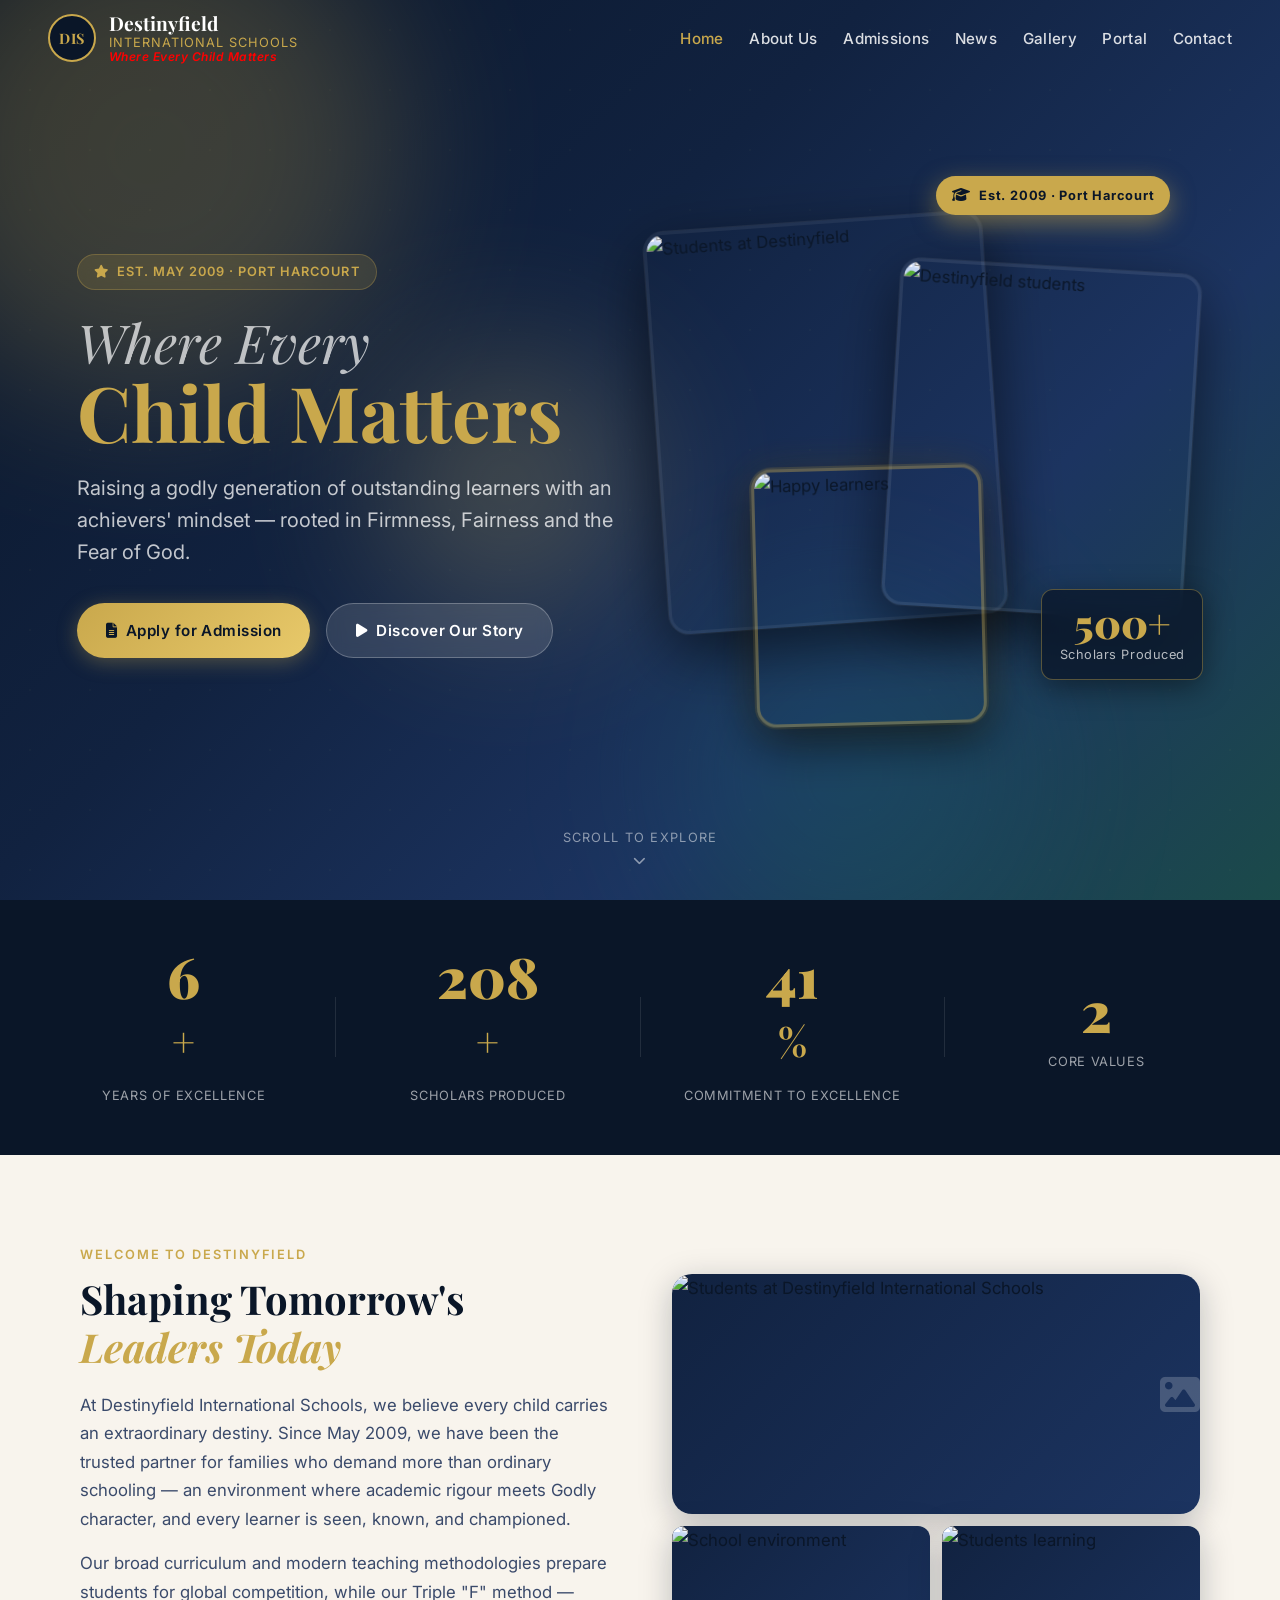
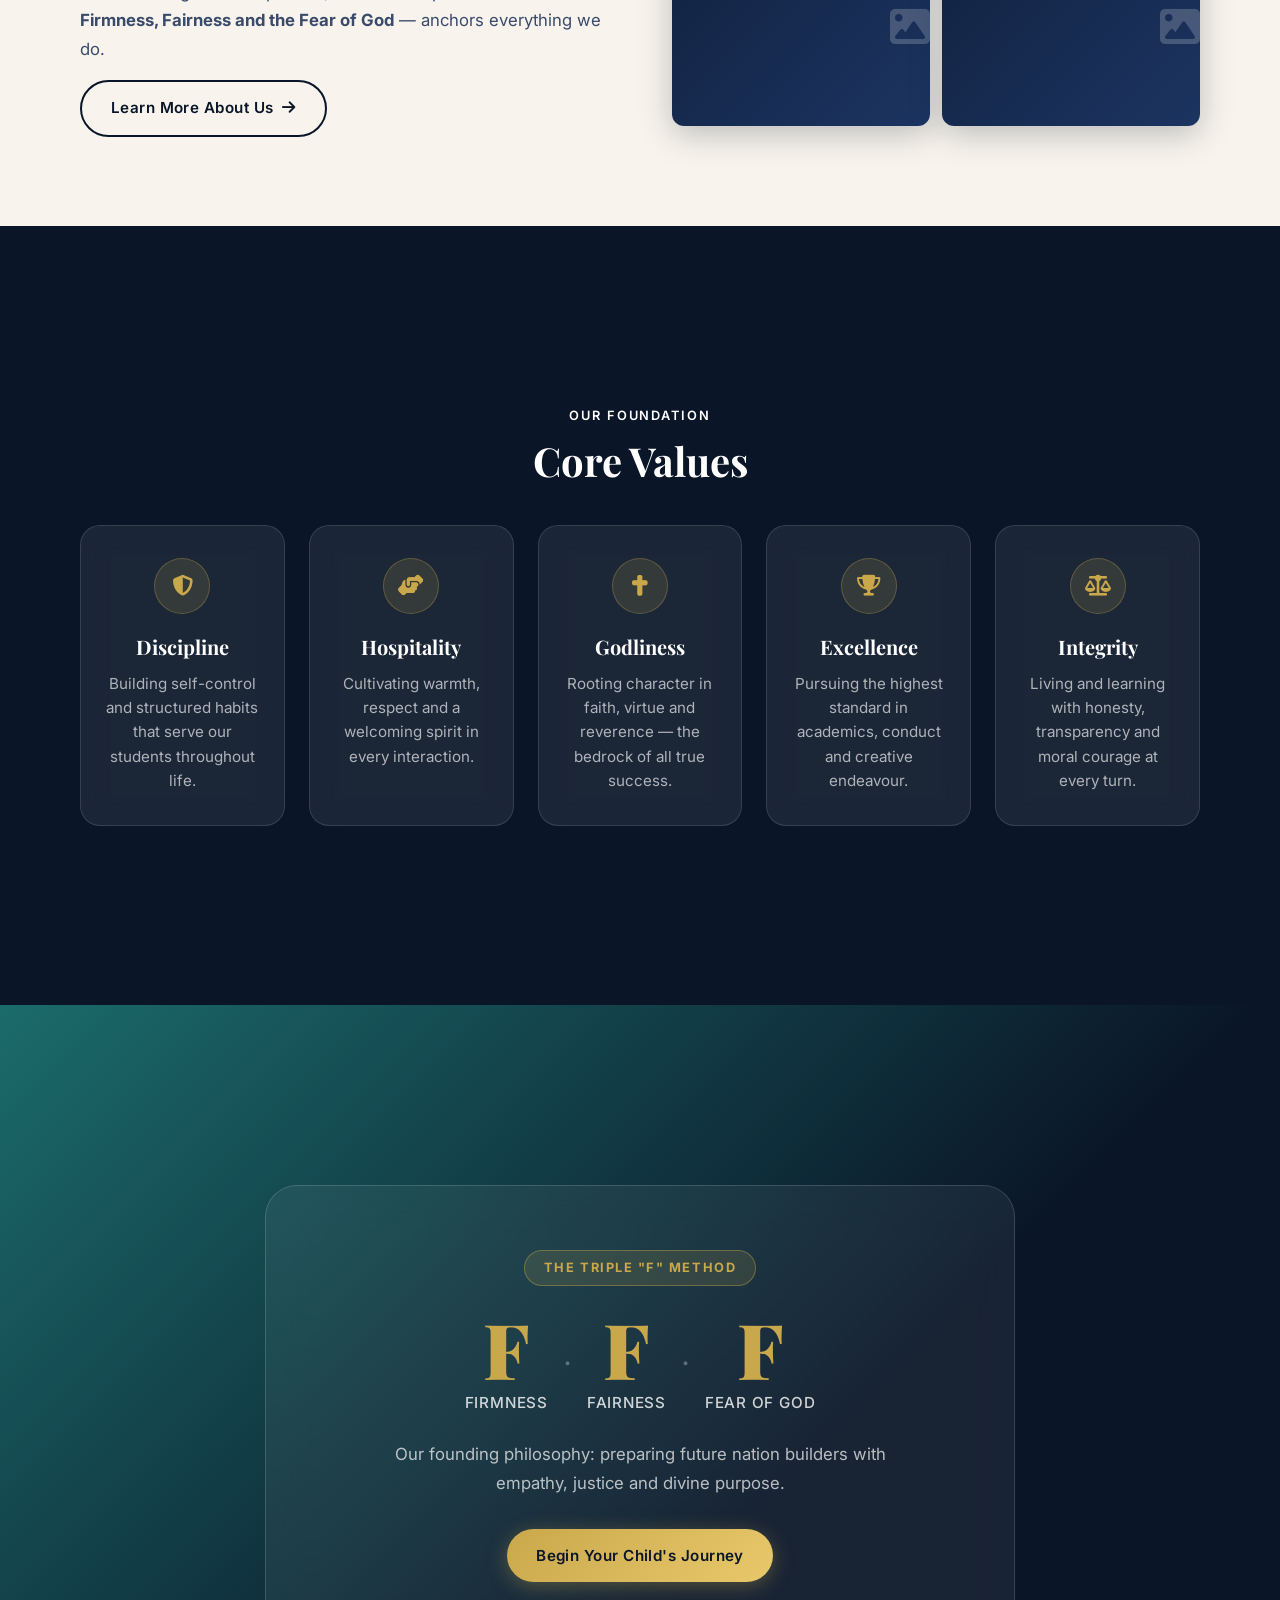
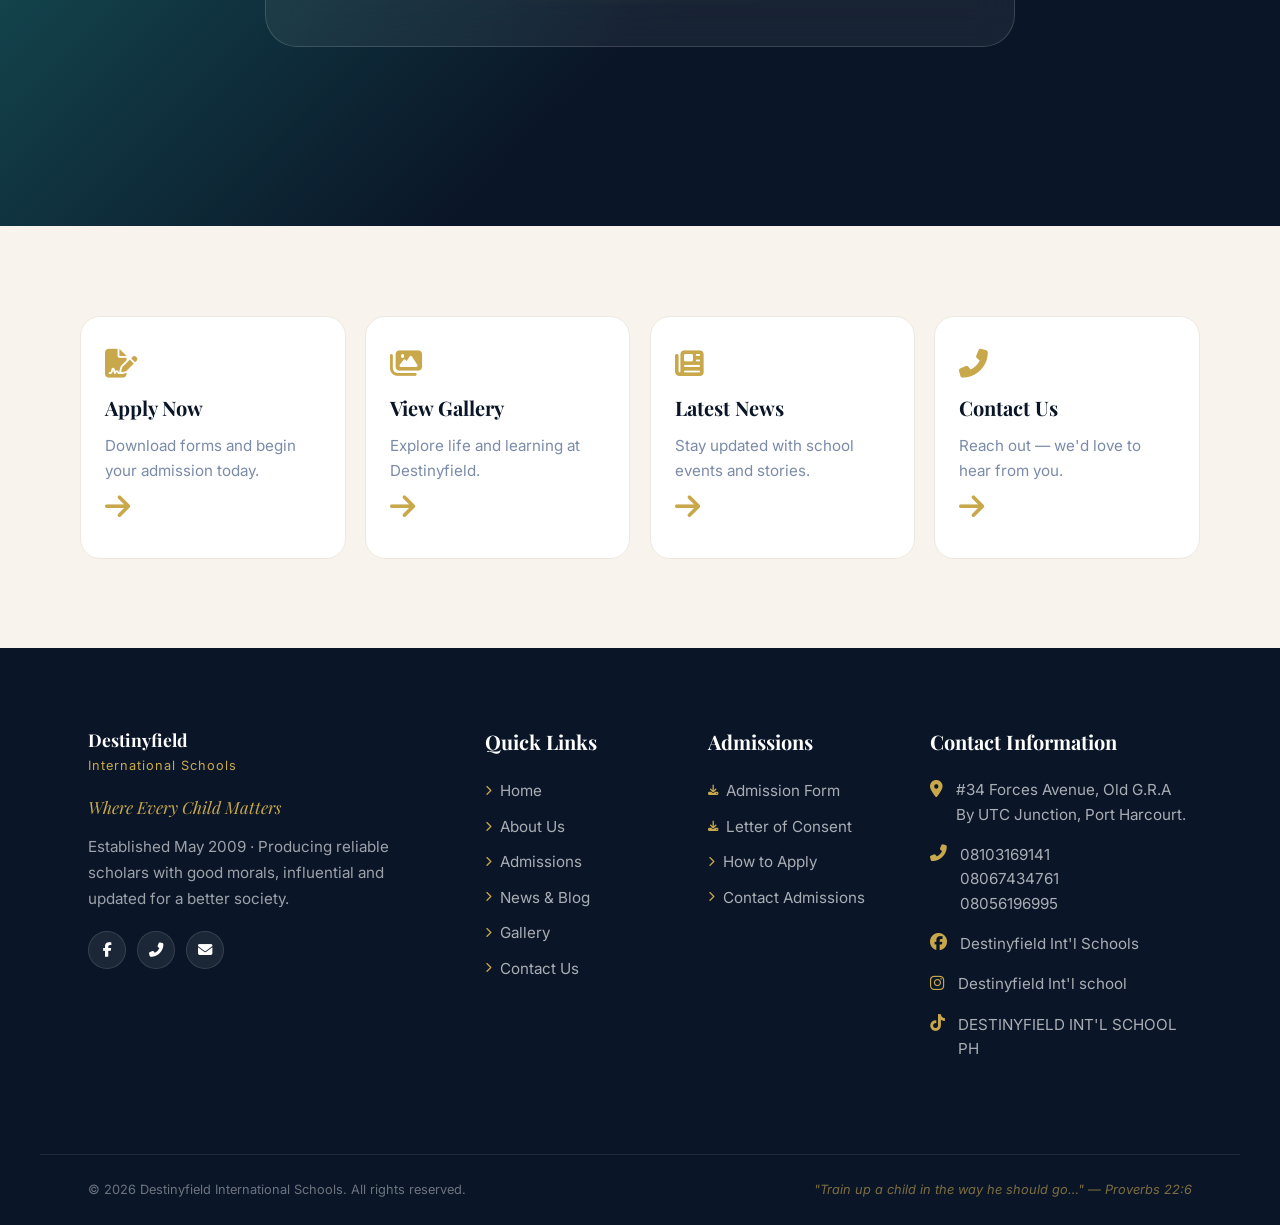
==== commit 260f6bae: "Update index.html" ====
--- a/index.html
+++ b/index.html
@@ -424,12 +424,15 @@
           <div class="step-card">
             <div class="step-num">1</div>
             <div class="step-content">
-              <h3>Download Application Form</h3>
+       <h3>Download Application Form</h3>
               <p>Download our official admission form. Fill it out carefully with accurate details about your child.</p>
-              <a href="documents/admission-form.pdf" class="btn btn-gold btn-sm" download>
-                <i class="fas fa-download"></i> Download Admission Form
-              </a>
-            </div>
+              
+              <div class="payment-block" style="margin-top: 15px;">
+                <input type="email" id="parent-email-1" placeholder="Enter your email address" class="pay-email" required style="width: 100%; padding: 8px; margin-bottom: 10px; border: 1px solid #ccc; border-radius: 4px;">
+                <button onclick="payForForm('parent-email-1')" class="btn btn-gold btn-sm" style="width: 100%;">
+                  <i class="fas fa-credit-card"></i> Pay ₦10,000 & Download
+                </button>
+              </div>
           </div>
           <div class="step-connector"><i class="fas fa-chevron-down"></i></div>
           <div class="step-card">
@@ -480,12 +483,19 @@
           <div class="docs-grid">
             <div class="doc-card">
               <div class="doc-icon"><i class="fas fa-file-alt"></i></div>
-              <div class="doc-info">
+             <div class="doc-info">
                 <h3>Admission Form</h3>
                 <p>Official application form for new students. Complete all sections and submit to the admissions office.</p>
-                <div class="doc-meta"><i class="fas fa-file-pdf"></i> PDF Document</div>
+                <div class="doc-meta"><i class="fas fa-file-pdf"></i> ₦10,000 Fee Required</div>
               </div>
-              <a href="documents/admission-form.pdf" class="btn btn-gold" download>
+              
+              <div class="payment-block" style="margin-top: 15px;">
+                <input type="email" id="parent-email-2" placeholder="Enter your email address" class="pay-email" required style="width: 100%; padding: 10px; margin-bottom: 10px; border: 1px solid #ccc; border-radius: 4px;">
+                <button onclick="payForForm('parent-email-2')" class="btn btn-gold" style="width: 100%;">
+                  <i class="fas fa-credit-card"></i> Pay ₦10,000 & Download
+                </button>
+              </div>
+              <a href="img/admission form.pdf" class="btn btn-gold" download>
                 <i class="fas fa-download"></i> Download Form
               </a>
             </div>
@@ -496,7 +506,7 @@
                 <p>Parental/guardian consent document required alongside the admission form. Must be signed and submitted.</p>
                 <div class="doc-meta"><i class="fas fa-file-pdf"></i> PDF Document</div>
               </div>
-              <a href="documents/letter-of-consent.pdf" class="btn btn-outline" download>
+              <a href="./img/ADMISSION DOCUMENTS.doc" class="btn btn-outline" download>
                 <i class="fas fa-download"></i> Download Consent
               </a>
             </div>
@@ -1434,49 +1444,49 @@
           </div>
 
            <!-- School ENviromnent -->
-          <div class="gal-item gal-wide" data-cat="schenv" data-label="School Enviromnent">
+          <div class="gal-item gal-wide" data-cat="environment" data-label="School Enviromnent">
             <img src="img/pic 7.jpeg" alt="School Enviromnent" loading="lazy" />
             <div class="gal-overlay">
               <button class="gal-expand"><i class="fas fa-expand-alt"></i></button>
               <p>School Enviromnent</p>
             </div>
           </div>
-          <div class="gal-item" data-cat="schenv" data-label="School Enviromnent">
+          <div class="gal-item" data-cat="environment" data-label="School Enviromnent">
             <img src="img/pic 8.jpeg" alt="SChool Environment" loading="lazy" />
             <div class="gal-overlay">
               <button class="gal-expand"><i class="fas fa-expand-alt"></i></button>
               <p>School Enviromnent</p>
             </div>
           </div>
-                <div class="gal-item" data-cat="schenv" data-label="School Enviromnent">
+                <div class="gal-item" data-cat="environment" data-label="School Enviromnent">
             <img src="img/pic 19.jpeg" alt="School Environment" loading="lazy" />
             <div class="gal-overlay">
               <button class="gal-expand"><i class="fas fa-expand-alt"></i></button>
               <p>School Enviromnent</p>
             </div>
           </div>
-                <div class="gal-item" data-cat="schenv" data-label="School Enviromnent">
+                <div class="gal-item" data-cat="environment" data-label="School Enviromnent">
             <img src="img/pic 17.jpeg" alt="School Enviroment" loading="lazy" />
             <div class="gal-overlay">
               <button class="gal-expand"><i class="fas fa-expand-alt"></i></button>
               <p>School Enviromnent</p>
             </div>
           </div>
-                <div class="gal-item" data-cat="schenv" data-label="School Enviromnent">
+                <div class="gal-item" data-cat="environment" data-label="School Enviromnent">
             <img src="img/pic 19.jpeg" alt="School Enviroment" loading="lazy" />
             <div class="gal-overlay">
               <button class="gal-expand"><i class="fas fa-expand-alt"></i></button>
               <p>School Enviromnent</p>
             </div>
           </div>
-                <div class="gal-item" data-cat="schenv" data-label="School Enviromnent">
+                <div class="gal-item" data-cat="environment" data-label="School Enviromnent">
             <img src="img/pic 20.jpeg" alt="School Enviromnent" loading="lazy" />
             <div class="gal-overlay">
               <button class="gal-expand"><i class="fas fa-expand-alt"></i></button>
               <p>School Enviromnent</p>
             </div>
           </div>
-                <div class="gal-item" data-cat="schenv" data-label="School Enviromnent">
+                <div class="gal-item" data-cat="environment" data-label="School Enviromnent">
             <img src="img/pic 21.jpeg" alt="School Enviromnent" loading="lazy" />
             <div class="gal-overlay">
               <button class="gal-expand"><i class="fas fa-expand-alt"></i></button>
@@ -1756,6 +1766,8 @@
         </div>
       </div>
 
+      <script src="https://js.paystack.co/v1/inline.js"></script>
+
   <script src="js/script.js"></script>
 </body>
-</html>+</html>
